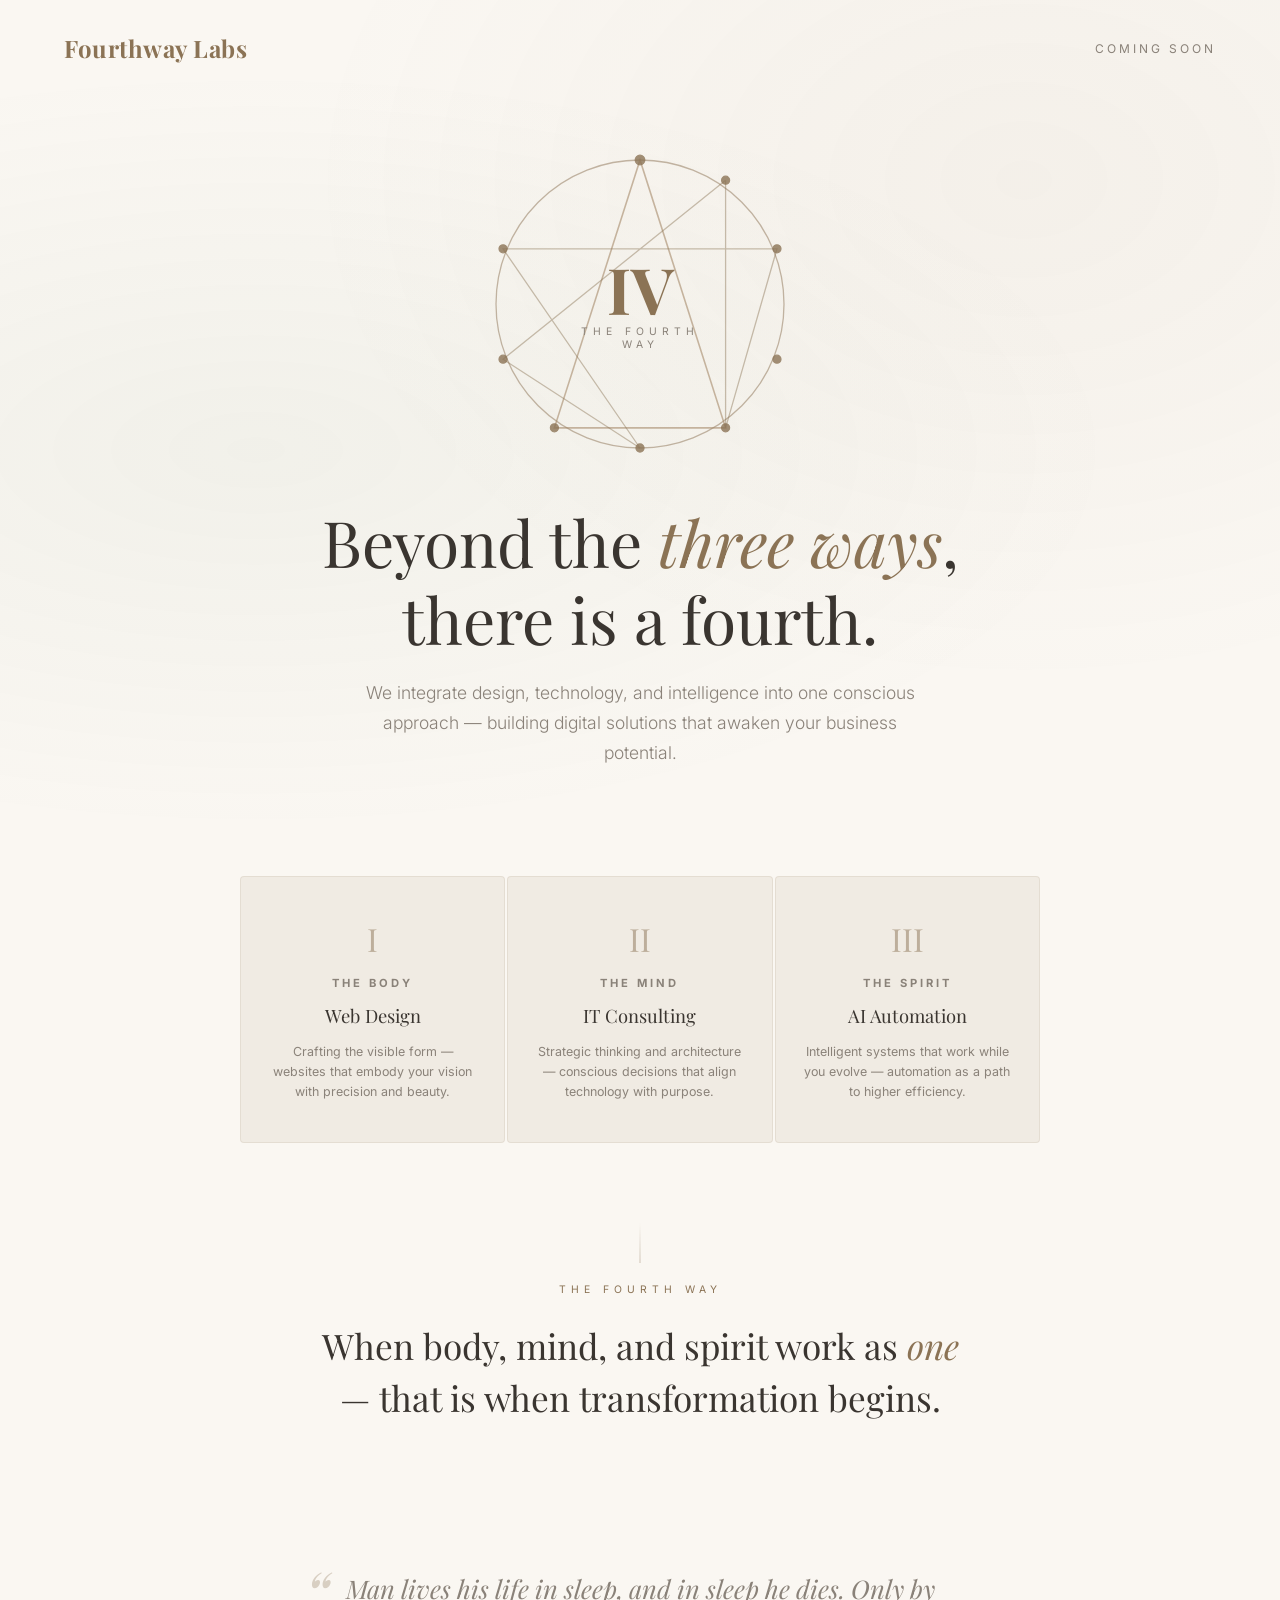
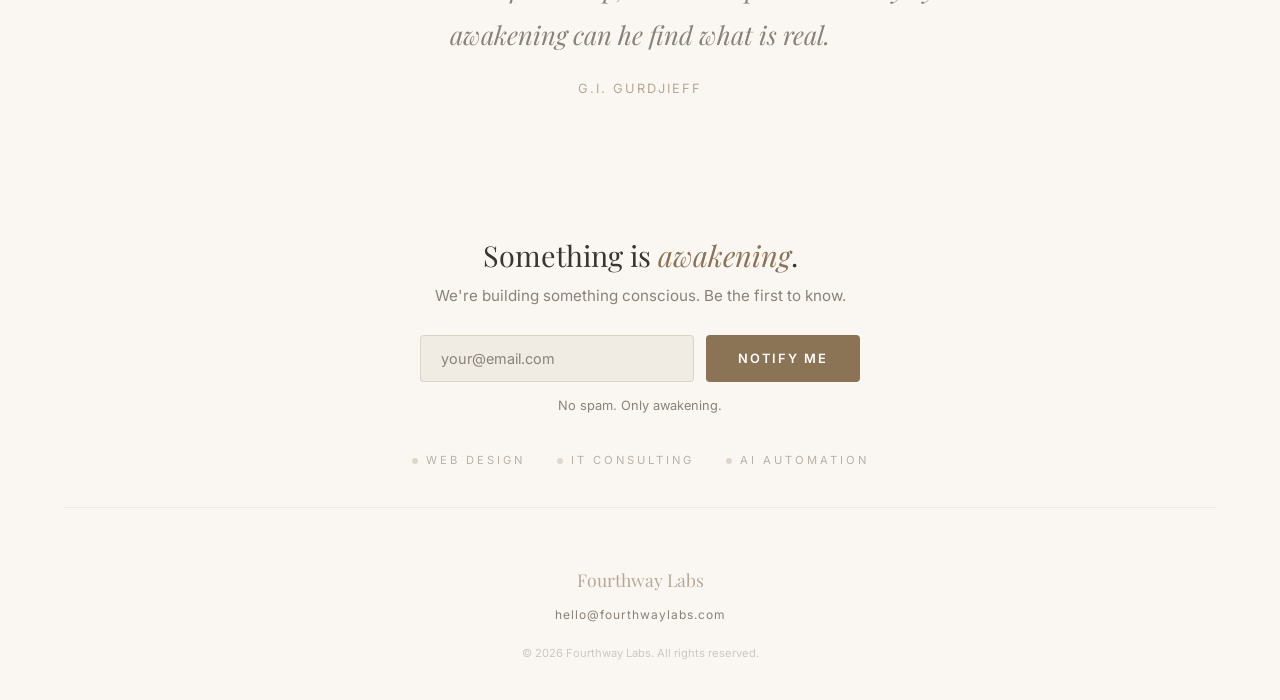
==== index.html @ 38612369 "first-draft-of-my-site" ====
<!DOCTYPE html>
<html lang="en">
<head>
    <meta charset="UTF-8">
    <meta name="viewport" content="width=device-width, initial-scale=1.0">
    <title>Fourthway Labs — Coming Soon</title>
    <meta name="description" content="Fourthway Labs — Web Design, IT Consulting & AI Automation. Awakening digital potential through conscious technology.">
    <link rel="preconnect" href="https://fonts.googleapis.com">
    <link rel="preconnect" href="https://fonts.gstatic.com" crossorigin>
    <link href="https://fonts.googleapis.com/css2?family=Inter:wght@300;400;500;600;700&family=Playfair+Display:ital,wght@0,400;0,700;1,400&display=swap" rel="stylesheet">
    <style>
        *, *::before, *::after {
            margin: 0;
            padding: 0;
            box-sizing: border-box;
        }

        :root {
            --gold: #8b7355;
            --gold-light: #a6896a;
            --dark: #faf7f2;
            --dark-surface: #f0ebe3;
            --text: #3a3530;
            --text-muted: #8a8279;
            --accent: #6b8f71;
        }

        body {
            font-family: 'Inter', sans-serif;
            background: var(--dark);
            color: var(--text);
            min-height: 100vh;
            overflow-x: hidden;
        }

        /* Subtle warm background */
        body::before {
            content: '';
            position: fixed;
            top: 0; left: 0;
            width: 100%; height: 100%;
            background:
                radial-gradient(ellipse at 20% 50%, rgba(107, 143, 113, 0.06) 0%, transparent 60%),
                radial-gradient(ellipse at 80% 20%, rgba(139, 115, 85, 0.05) 0%, transparent 50%);
            pointer-events: none;
            z-index: 0;
        }

        .container {
            position: relative;
            z-index: 1;
            max-width: 1200px;
            margin: 0 auto;
            padding: 0 24px;
        }

        /* Navigation */
        nav {
            padding: 32px 0;
            display: flex;
            justify-content: space-between;
            align-items: center;
        }

        .logo {
            font-family: 'Playfair Display', serif;
            font-size: 1.5rem;
            font-weight: 700;
            color: var(--gold);
            letter-spacing: 0.5px;
        }

        .logo span {
            font-weight: 400;
            color: var(--text-muted);
            font-size: 0.9rem;
            margin-left: 8px;
            font-family: 'Inter', sans-serif;
        }

        .nav-status {
            font-size: 0.75rem;
            text-transform: uppercase;
            letter-spacing: 3px;
            color: var(--text-muted);
        }

        /* Hero Section */
        .hero {
            display: flex;
            align-items: center;
            justify-content: center;
            min-height: 80vh;
            text-align: center;
            flex-direction: column;
            gap: 40px;
        }

        /* Enneagram SVG */
        .enneagram-container {
            position: relative;
            width: 320px;
            height: 320px;
            margin: 0 auto;
        }

        .enneagram-svg {
            width: 100%;
            height: 100%;
            animation: slowRotate 120s linear infinite;
        }

        @keyframes slowRotate {
            from { transform: rotate(0deg); }
            to { transform: rotate(360deg); }
        }

        .enneagram-svg circle {
            fill: none;
            stroke: var(--gold);
            stroke-width: 0.8;
            opacity: 0.5;
        }

        .enneagram-svg .inner-lines {
            fill: none;
            stroke: var(--gold);
            stroke-width: 0.6;
            opacity: 0.4;
        }

        .enneagram-svg .triangle {
            fill: none;
            stroke: var(--gold-light);
            stroke-width: 1;
            opacity: 0.6;
        }

        .enneagram-svg .hexad {
            fill: none;
            stroke: var(--gold);
            stroke-width: 0.8;
            opacity: 0.45;
        }

        .enneagram-svg .point {
            fill: var(--gold);
            opacity: 0.8;
        }

        .center-text {
            position: absolute;
            top: 50%;
            left: 50%;
            transform: translate(-50%, -50%);
            text-align: center;
        }

        .center-text .number {
            font-family: 'Playfair Display', serif;
            font-size: 4rem;
            font-weight: 700;
            color: var(--gold);
            line-height: 1;
        }

        .center-text .word {
            font-size: 0.65rem;
            text-transform: uppercase;
            letter-spacing: 5px;
            color: var(--text-muted);
            margin-top: 4px;
        }

        .hero-content h1 {
            font-family: 'Playfair Display', serif;
            font-size: clamp(2.5rem, 5vw, 4rem);
            font-weight: 400;
            line-height: 1.2;
            color: var(--text);
        }

        .hero-content h1 em {
            font-style: italic;
            color: var(--gold);
        }

        .hero-content .tagline {
            font-size: 1.1rem;
            color: var(--text-muted);
            margin-top: 20px;
            font-weight: 300;
            line-height: 1.7;
            max-width: 550px;
            margin-left: auto;
            margin-right: auto;
        }

        /* Three Ways / Three Services */
        .three-ways {
            display: grid;
            grid-template-columns: repeat(3, 1fr);
            gap: 2px;
            margin-top: 60px;
            max-width: 800px;
            margin-left: auto;
            margin-right: auto;
        }

        .way {
            padding: 40px 28px;
            text-align: center;
            background: var(--dark-surface);
            border: 1px solid rgba(139, 115, 85, 0.12);
            transition: all 0.4s ease;
            border-radius: 4px;
        }

        .way:hover {
            background: rgba(139, 115, 85, 0.06);
            border-color: rgba(139, 115, 85, 0.25);
        }

        .way-number {
            font-family: 'Playfair Display', serif;
            font-size: 2rem;
            color: var(--gold);
            opacity: 0.5;
            margin-bottom: 16px;
        }

        .way h3 {
            font-size: 0.7rem;
            text-transform: uppercase;
            letter-spacing: 3px;
            color: var(--text-muted);
            margin-bottom: 12px;
        }

        .way p {
            font-family: 'Playfair Display', serif;
            font-size: 1.15rem;
            color: var(--text);
            line-height: 1.5;
        }

        .way .icon {
            font-size: 1.5rem;
            margin-bottom: 12px;
            opacity: 0.8;
        }

        /* Fourth Way highlight */
        .fourth-section {
            text-align: center;
            margin-top: 80px;
            padding: 60px 24px;
            position: relative;
        }

        .fourth-section::before {
            content: '';
            position: absolute;
            top: 0;
            left: 50%;
            transform: translateX(-50%);
            width: 1px;
            height: 40px;
            background: linear-gradient(to bottom, transparent, var(--gold));
            opacity: 0.4;
        }

        .fourth-section .label {
            font-size: 0.65rem;
            text-transform: uppercase;
            letter-spacing: 5px;
            color: var(--gold);
            margin-bottom: 24px;
        }

        .fourth-section h2 {
            font-family: 'Playfair Display', serif;
            font-size: clamp(1.5rem, 3vw, 2.2rem);
            font-weight: 400;
            color: var(--text);
            max-width: 650px;
            margin: 0 auto;
            line-height: 1.5;
        }

        .fourth-section h2 em {
            color: var(--gold);
            font-style: italic;
        }

        /* Quote */
        .quote-section {
            text-align: center;
            padding: 80px 24px;
            max-width: 700px;
            margin: 0 auto;
        }

        .quote-section blockquote {
            font-family: 'Playfair Display', serif;
            font-size: clamp(1.2rem, 2.5vw, 1.6rem);
            font-style: italic;
            color: var(--text-muted);
            line-height: 1.8;
            position: relative;
        }

        .quote-section blockquote::before {
            content: '\201C';
            font-size: 4rem;
            color: var(--gold);
            opacity: 0.3;
            position: absolute;
            top: -30px;
            left: -10px;
            font-family: 'Playfair Display', serif;
        }

        .quote-section .attribution {
            margin-top: 24px;
            font-size: 0.8rem;
            letter-spacing: 2px;
            text-transform: uppercase;
            color: var(--gold);
            opacity: 0.6;
        }

        /* Contact / Coming Soon */
        .coming-soon {
            text-align: center;
            padding: 60px 24px 40px;
        }

        .coming-soon .notify-form {
            display: flex;
            gap: 12px;
            max-width: 440px;
            margin: 30px auto 0;
            flex-wrap: wrap;
            justify-content: center;
        }

        .notify-form input {
            flex: 1;
            min-width: 240px;
            padding: 14px 20px;
            background: var(--dark-surface);
            border: 1px solid rgba(139, 115, 85, 0.2);
            color: var(--text);
            border-radius: 4px;
            font-family: 'Inter', sans-serif;
            font-size: 0.9rem;
            outline: none;
            transition: border-color 0.3s;
        }

        .notify-form input::placeholder {
            color: var(--text-muted);
        }

        .notify-form input:focus {
            border-color: var(--gold);
        }

        .notify-form button {
            padding: 14px 32px;
            background: var(--gold);
            color: #fff;
            font-family: 'Inter', sans-serif;
            font-weight: 600;
            font-size: 0.8rem;
            text-transform: uppercase;
            letter-spacing: 2px;
            border: none;
            cursor: pointer;
            transition: all 0.3s;
            border-radius: 4px;
        }

        .notify-form button:hover {
            background: var(--gold-light);
        }

        .coming-soon .subtext {
            font-size: 0.8rem;
            color: var(--text-muted);
            margin-top: 16px;
        }

        /* Services preview */
        .services-hint {
            display: flex;
            justify-content: center;
            gap: 32px;
            margin-top: 40px;
            flex-wrap: wrap;
        }

        .services-hint span {
            font-size: 0.7rem;
            text-transform: uppercase;
            letter-spacing: 3px;
            color: var(--text-muted);
            opacity: 0.6;
        }

        .services-hint span::before {
            content: '';
            display: inline-block;
            width: 6px;
            height: 6px;
            border-radius: 50%;
            background: var(--gold);
            opacity: 0.4;
            margin-right: 8px;
            vertical-align: middle;
        }

        /* Footer */
        footer {
            text-align: center;
            padding: 60px 24px 40px;
            border-top: 1px solid rgba(139, 115, 85, 0.1);
        }

        footer .footer-logo {
            font-family: 'Playfair Display', serif;
            font-size: 1.1rem;
            color: var(--gold);
            opacity: 0.6;
        }

        footer .footer-links {
            margin-top: 16px;
            display: flex;
            justify-content: center;
            gap: 24px;
        }

        footer .footer-links a {
            font-size: 0.75rem;
            color: var(--text-muted);
            text-decoration: none;
            letter-spacing: 1px;
            transition: color 0.3s;
        }

        footer .footer-links a:hover {
            color: var(--gold);
        }

        footer .copyright {
            margin-top: 24px;
            font-size: 0.7rem;
            color: var(--text-muted);
            opacity: 0.4;
        }

        /* Animations */
        .fade-in {
            opacity: 0;
            transform: translateY(20px);
            animation: fadeIn 0.8s ease forwards;
        }

        .fade-in-delay-1 { animation-delay: 0.2s; }
        .fade-in-delay-2 { animation-delay: 0.4s; }
        .fade-in-delay-3 { animation-delay: 0.6s; }
        .fade-in-delay-4 { animation-delay: 0.8s; }

        @keyframes fadeIn {
            to {
                opacity: 1;
                transform: translateY(0);
            }
        }

        /* Responsive — Tablet */
        @media (max-width: 768px) {
            .three-ways {
                grid-template-columns: 1fr;
                max-width: 400px;
                gap: 12px;
            }

            .hero {
                min-height: 70vh;
                gap: 30px;
            }

            .enneagram-container {
                width: 260px;
                height: 260px;
            }

            .center-text .number {
                font-size: 3.2rem;
            }

            .fourth-section {
                margin-top: 50px;
                padding: 40px 16px;
            }

            .quote-section {
                padding: 50px 16px;
            }

            .services-hint {
                gap: 20px;
            }
        }

        /* Responsive — Mobile */
        @media (max-width: 480px) {
            .container {
                padding: 0 16px;
            }

            nav {
                flex-direction: column;
                gap: 8px;
                padding: 24px 0;
            }

            .hero {
                min-height: 60vh;
                gap: 24px;
            }

            .enneagram-container {
                width: 200px;
                height: 200px;
            }

            .center-text .number {
                font-size: 2.5rem;
            }

            .center-text .word {
                font-size: 0.55rem;
                letter-spacing: 3px;
            }

            .hero-content h1 {
                font-size: 1.8rem;
            }

            .hero-content .tagline {
                font-size: 0.95rem;
                margin-top: 14px;
            }

            .three-ways {
                grid-template-columns: 1fr;
                max-width: 100%;
                gap: 10px;
                margin-top: 40px;
            }

            .way {
                padding: 28px 20px;
            }

            .way-number {
                font-size: 1.6rem;
                margin-bottom: 10px;
            }

            .fourth-section h2 {
                font-size: 1.3rem;
            }

            .quote-section blockquote {
                font-size: 1.1rem;
            }

            .notify-form {
                flex-direction: column;
                align-items: stretch;
            }

            .notify-form input {
                min-width: unset;
                width: 100%;
            }

            .notify-form button {
                width: 100%;
            }

            .services-hint {
                flex-direction: column;
                gap: 12px;
                align-items: center;
            }

            footer .footer-links {
                flex-direction: column;
                gap: 8px;
            }
        }
    </style>
</head>
<body>

    <div class="container">
        <nav class="fade-in">
            <div class="logo">Fourthway Labs</div>
            <div class="nav-status">Coming Soon</div>
        </nav>

        <!-- Hero -->
        <section class="hero">
            <div class="enneagram-container fade-in fade-in-delay-1">
                <svg class="enneagram-svg" viewBox="0 0 200 200" xmlns="http://www.w3.org/2000/svg">
                    <!-- Outer circle -->
                    <circle cx="100" cy="100" r="90" />

                    <!-- 9 points of the enneagram (starting from top, going clockwise) -->
                    <!-- Point 9 (top): 100, 10 -->
                    <!-- Point 1: 153.5, 22.6 -->
                    <!-- Point 2: 185.6, 65.5 -->
                    <!-- Point 3: 185.6, 134.5 -->
                    <!-- Point 4: 153.5, 177.4 -->
                    <!-- Point 5: 100, 190 -->
                    <!-- Point 6: 46.5, 177.4 -->
                    <!-- Point 7: 14.4, 134.5 -->
                    <!-- Point 8: 14.4, 65.5 -->

                    <!-- Triangle (3-6-9) -->
                    <polygon class="triangle" points="100,10 46.5,177.4 153.5,177.4" />

                    <!-- Hexad (1-4-2-8-5-7) -->
                    <polyline class="hexad" points="153.5,22.6 153.5,177.4 185.6,65.5 14.4,65.5 100,190 14.4,134.5 153.5,22.6" />

                    <!-- Points -->
                    <circle class="point" cx="100" cy="10" r="3" />
                    <circle class="point" cx="153.5" cy="22.6" r="2.5" />
                    <circle class="point" cx="185.6" cy="65.5" r="2.5" />
                    <circle class="point" cx="185.6" cy="134.5" r="2.5" />
                    <circle class="point" cx="153.5" cy="177.4" r="2.5" />
                    <circle class="point" cx="100" cy="190" r="2.5" />
                    <circle class="point" cx="46.5" cy="177.4" r="2.5" />
                    <circle class="point" cx="14.4" cy="134.5" r="2.5" />
                    <circle class="point" cx="14.4" cy="65.5" r="2.5" />
                </svg>
                <div class="center-text">
                    <div class="number">IV</div>
                    <div class="word">The Fourth Way</div>
                </div>
            </div>

            <div class="hero-content fade-in fade-in-delay-2">
                <h1>Beyond the <em>three ways</em>,<br>there is a fourth.</h1>
                <p class="tagline">
                    We integrate design, technology, and intelligence into
                    one conscious approach — building digital solutions that
                    awaken your business potential.
                </p>
            </div>
        </section>

        <!-- Three Ways → Three Services -->
        <section class="three-ways fade-in fade-in-delay-3">
            <div class="way">
                <div class="way-number">I</div>
                <h3>The Body</h3>
                <p>Web Design</p>
                <div style="margin-top: 12px; font-size: 0.78rem; color: var(--text-muted); line-height: 1.6;">
                    Crafting the visible form — websites that embody your vision with precision and beauty.
                </div>
            </div>
            <div class="way">
                <div class="way-number">II</div>
                <h3>The Mind</h3>
                <p>IT Consulting</p>
                <div style="margin-top: 12px; font-size: 0.78rem; color: var(--text-muted); line-height: 1.6;">
                    Strategic thinking and architecture — conscious decisions that align technology with purpose.
                </div>
            </div>
            <div class="way">
                <div class="way-number">III</div>
                <h3>The Spirit</h3>
                <p>AI Automation</p>
                <div style="margin-top: 12px; font-size: 0.78rem; color: var(--text-muted); line-height: 1.6;">
                    Intelligent systems that work while you evolve — automation as a path to higher efficiency.
                </div>
            </div>
        </section>

        <!-- The Fourth Way -->
        <section class="fourth-section fade-in fade-in-delay-4">
            <div class="label">The Fourth Way</div>
            <h2>
                When body, mind, and spirit work as <em>one</em> —
                that is when transformation begins.
            </h2>
        </section>

        <!-- Gurdjieff Quote -->
        <section class="quote-section">
            <blockquote>
                Man lives his life in sleep, and in sleep he dies.
                Only by awakening can he find what is real.
            </blockquote>
            <div class="attribution">G.I. Gurdjieff</div>
        </section>

        <!-- Coming Soon / Notify -->
        <section class="coming-soon">
            <h2 style="font-family: 'Playfair Display', serif; font-size: 1.8rem; font-weight: 400; color: var(--text);">
                Something is <em style="color: var(--gold); font-style: italic;">awakening</em>.
            </h2>
            <p style="color: var(--text-muted); margin-top: 12px; font-size: 0.95rem;">
                We're building something conscious. Be the first to know.
            </p>

            <form class="notify-form" id="notifyForm" action="https://formspree.io/f/YOUR_FORM_ID" method="POST" onsubmit="handleSubmit(event)">
                <input type="email" id="emailInput" name="email" placeholder="your@email.com" required>
                <input type="hidden" name="_subject" value="New Fourthway Labs subscriber!">
                <button type="submit">Notify Me</button>
            </form>
            <p class="subtext">No spam. Only awakening.</p>

            <div class="services-hint">
                <span>Web Design</span>
                <span>IT Consulting</span>
                <span>AI Automation</span>
            </div>
        </section>

        <!-- Footer -->
        <footer>
            <div class="footer-logo">Fourthway Labs</div>
            <div class="footer-links">
                <a href="mailto:hello@fourthwaylabs.com">hello@fourthwaylabs.com</a>
            </div>
            <div class="copyright">&copy; 2026 Fourthway Labs. All rights reserved.</div>
        </footer>
    </div>

    <script>
        function handleSubmit(e) {
            e.preventDefault();
            const email = document.getElementById('emailInput').value;
            const btn = e.target.querySelector('button');
            btn.textContent = 'Thank You';
            btn.style.background = '#6b8f71';
            btn.style.color = '#fff';
            document.getElementById('emailInput').value = '';
            setTimeout(() => {
                btn.textContent = 'Notify Me';
                btn.style.background = '';
                btn.style.color = '';
            }, 3000);
        }

        // Intersection Observer for scroll animations
        const observer = new IntersectionObserver((entries) => {
            entries.forEach(entry => {
                if (entry.isIntersecting) {
                    entry.target.style.opacity = '1';
                    entry.target.style.transform = 'translateY(0)';
                }
            });
        }, { threshold: 0.1 });

        document.querySelectorAll('.way, .fourth-section, .quote-section, .coming-soon').forEach(el => {
            el.style.opacity = '0';
            el.style.transform = 'translateY(20px)';
            el.style.transition = 'opacity 0.6s ease, transform 0.6s ease';
            observer.observe(el);
        });
    </script>

</body>
</html>
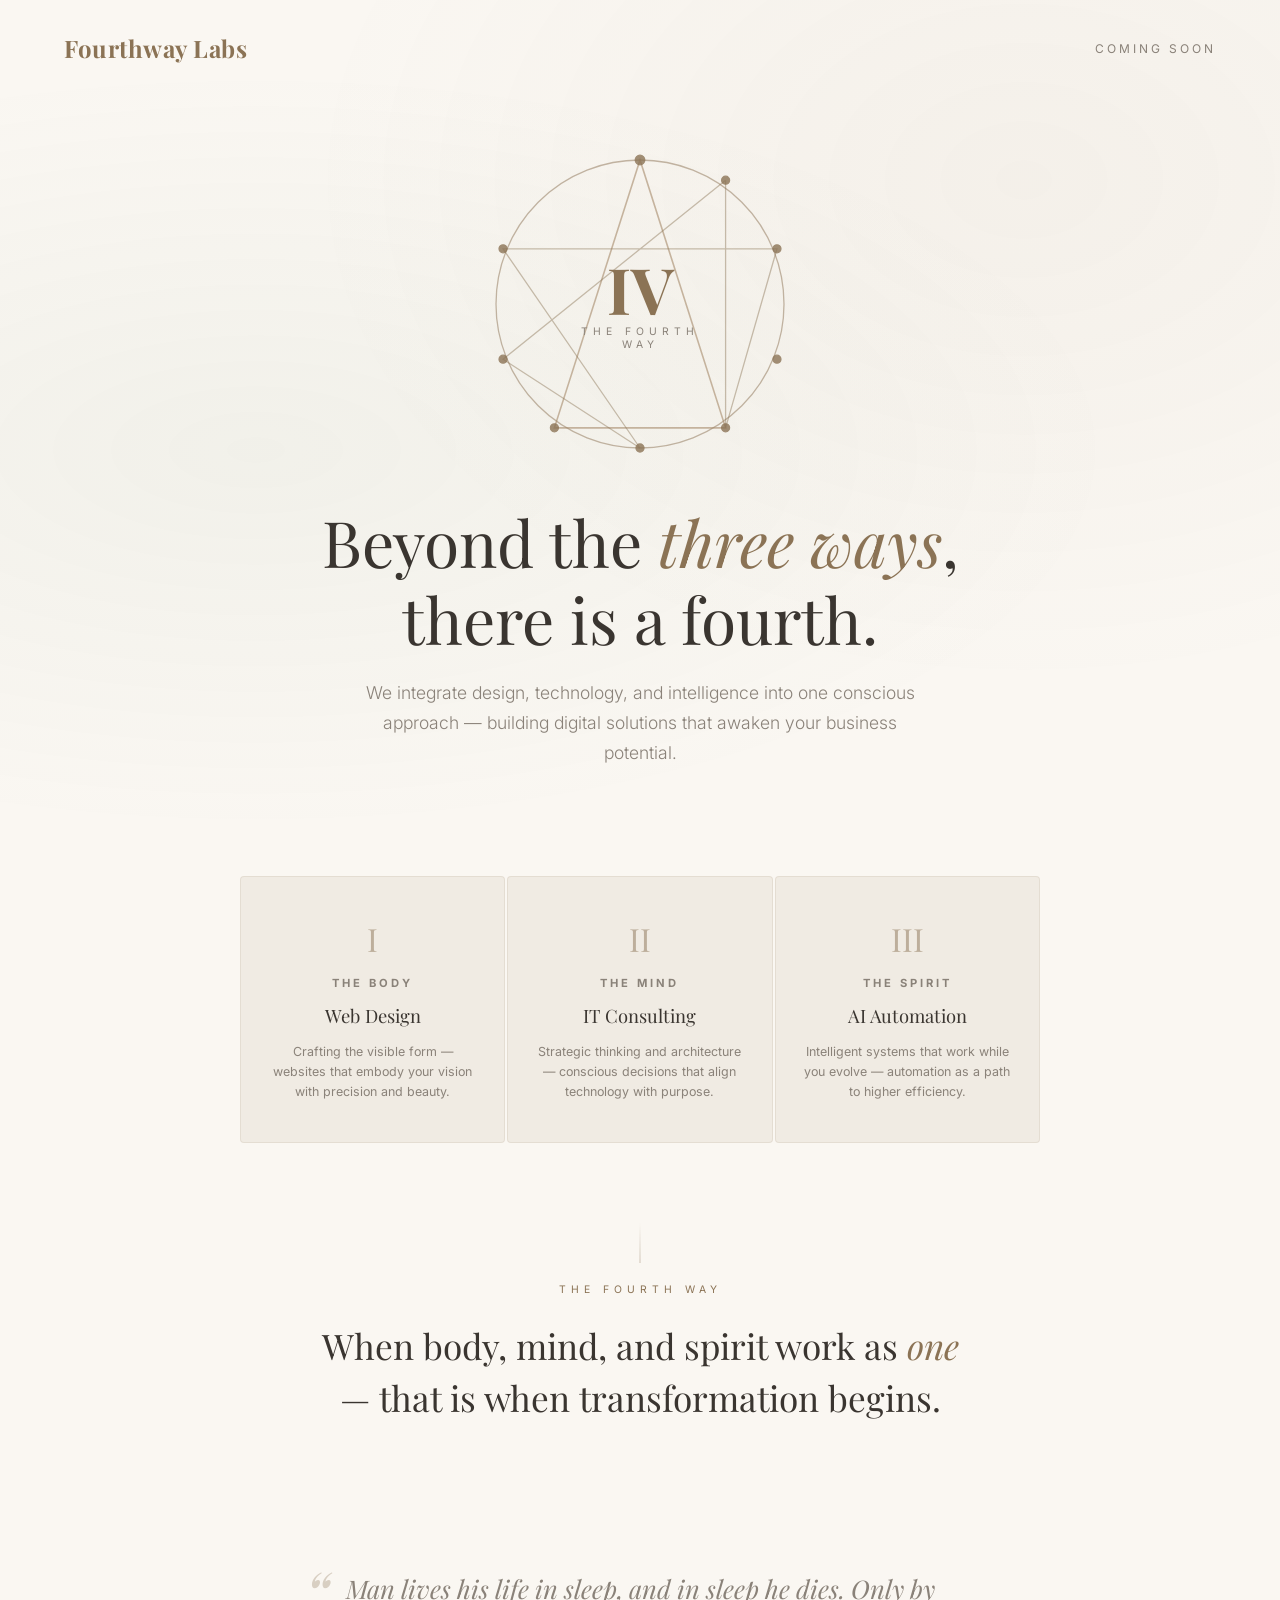
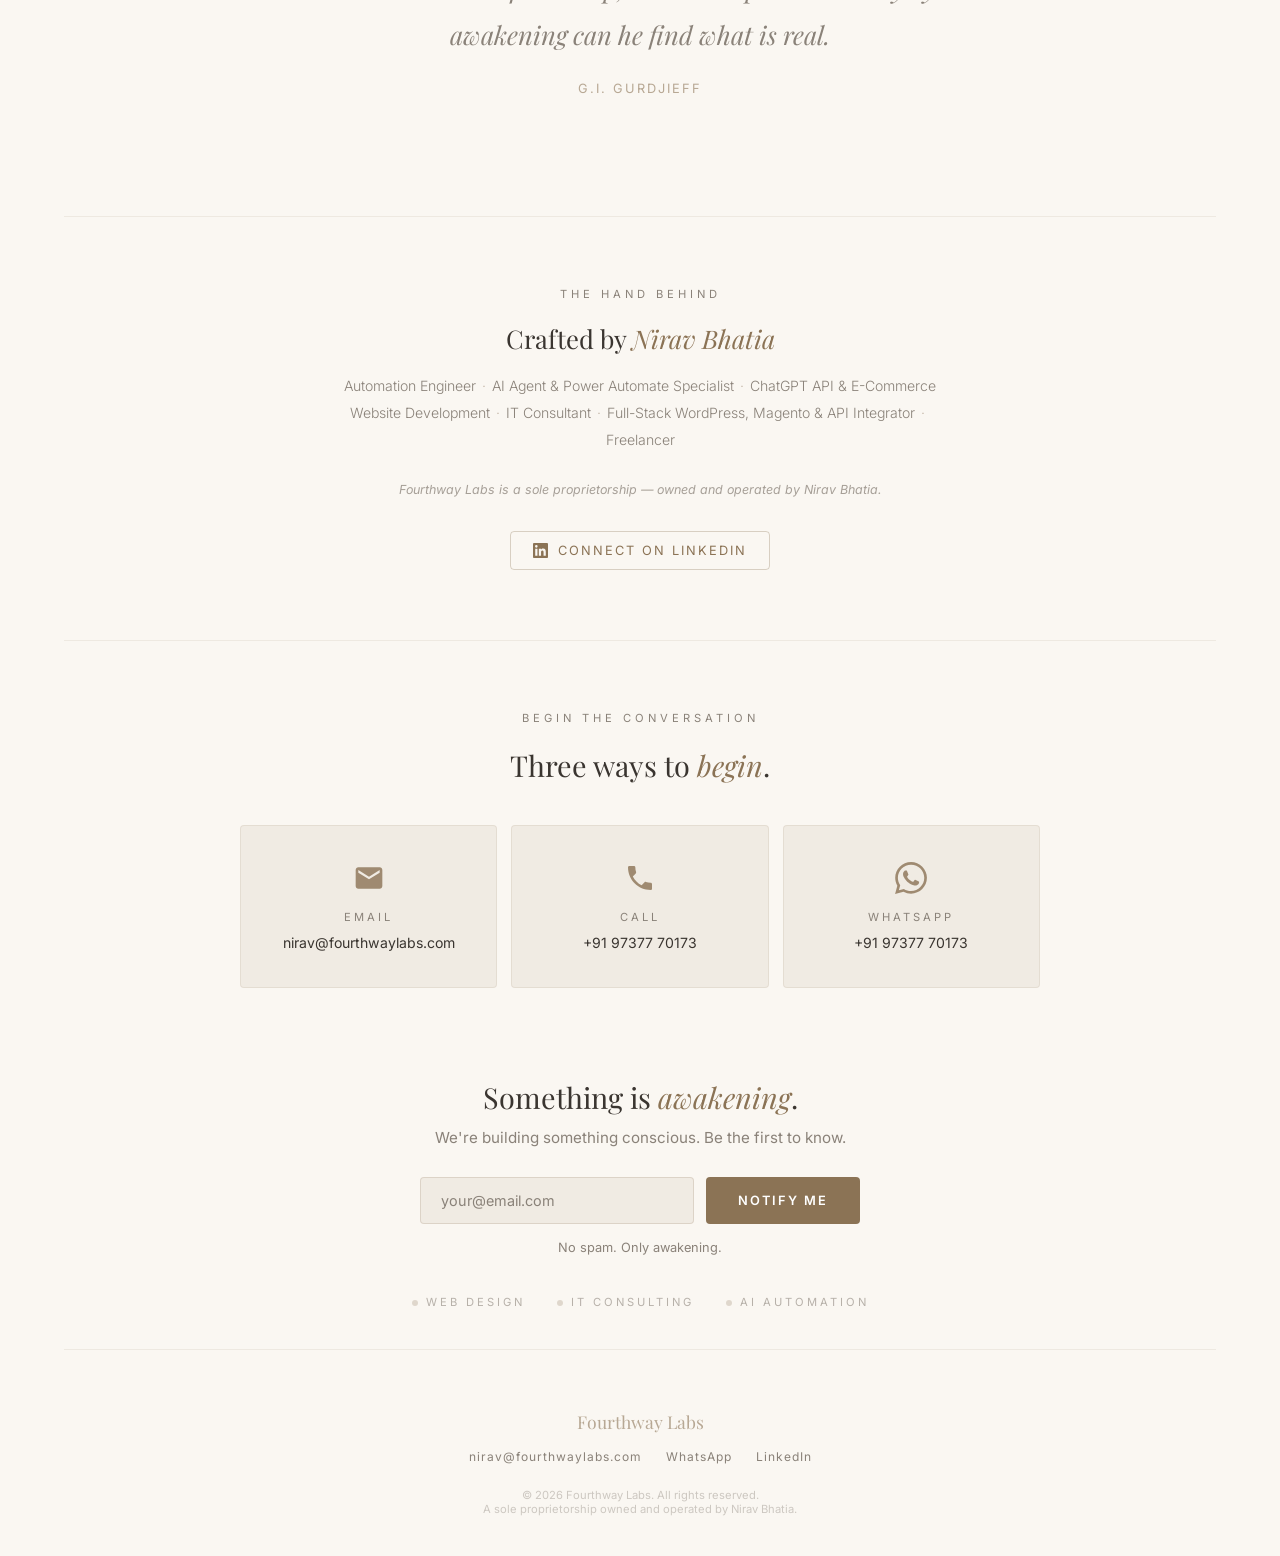
==== commit c28b8637: "Update index.html" ====
--- a/index.html
+++ b/index.html
@@ -4,8 +4,8 @@
     <meta charset="UTF-8">
     <meta name="viewport" content="width=device-width, initial-scale=1.0">
     <title>Fourthway Labs — Coming Soon</title>
-    <meta name="description" content="Fourthway Labs — Web Design, IT Consulting & AI Automation. Awakening digital potential through conscious technology.">
-    <link rel="preconnect" href="https://fonts.googleapis.com">
+    <meta name="description" content="Fourthway Labs — Web Design, IT Consulting & AI Automation. A sole proprietorship by Nirav Bhatia: Automation Engineer, AI Agent & Power Automate Specialist, IT Consultant.">
+    <meta name="author" content="Nirav Bhatia">    <link rel="preconnect" href="https://fonts.googleapis.com">
     <link rel="preconnect" href="https://fonts.gstatic.com" crossorigin>
     <link href="https://fonts.googleapis.com/css2?family=Inter:wght@300;400;500;600;700&family=Playfair+Display:ital,wght@0,400;0,700;1,400&display=swap" rel="stylesheet">
     <style>
@@ -421,6 +421,177 @@
             vertical-align: middle;
         }
 
+        /* Founder Section */
+        .founder-section {
+            text-align: center;
+            padding: 70px 24px;
+            margin-top: 40px;
+            border-top: 1px solid rgba(139, 115, 85, 0.1);
+            border-bottom: 1px solid rgba(139, 115, 85, 0.1);
+        }
+
+        .founder-section .label {
+            font-size: 0.7rem;
+            text-transform: uppercase;
+            letter-spacing: 4px;
+            color: var(--text-muted);
+            margin-bottom: 20px;
+        }
+
+        .founder-section h2 {
+            font-family: 'Playfair Display', serif;
+            font-size: 1.6rem;
+            font-weight: 400;
+            color: var(--text);
+            margin-bottom: 18px;
+        }
+
+        .founder-section h2 em {
+            font-style: italic;
+            color: var(--gold);
+        }
+
+        .founder-section .roles {
+            color: var(--text-muted);
+            font-size: 0.88rem;
+            line-height: 1.9;
+            max-width: 640px;
+            margin: 0 auto;
+            font-weight: 300;
+        }
+
+        .founder-section .roles span {
+            display: inline-block;
+            margin: 0 6px;
+            color: var(--gold);
+            opacity: 0.5;
+        }
+
+        .founder-section .ownership {
+            color: var(--text-muted);
+            font-size: 0.78rem;
+            line-height: 1.7;
+            max-width: 600px;
+            margin: 26px auto 0;
+            opacity: 0.75;
+            font-style: italic;
+        }
+
+        .linkedin-link {
+            display: inline-flex;
+            align-items: center;
+            gap: 10px;
+            margin-top: 30px;
+            padding: 11px 22px;
+            border: 1px solid rgba(139, 115, 85, 0.3);
+            border-radius: 4px;
+            color: var(--gold);
+            text-decoration: none;
+            font-size: 0.8rem;
+            letter-spacing: 2px;
+            text-transform: uppercase;
+            transition: all 0.3s ease;
+            background: transparent;
+        }
+
+        .linkedin-link:hover {
+            background: rgba(139, 115, 85, 0.08);
+            border-color: var(--gold);
+            transform: translateY(-1px);
+        }
+
+        .linkedin-link svg {
+            width: 15px;
+            height: 15px;
+            fill: currentColor;
+        }
+
+        /* Contact Section */
+        .contact-section {
+            text-align: center;
+            padding: 70px 0 30px;
+        }
+
+        .contact-section .label {
+            font-size: 0.7rem;
+            text-transform: uppercase;
+            letter-spacing: 4px;
+            color: var(--text-muted);
+            margin-bottom: 20px;
+        }
+
+        .contact-section h2 {
+            font-family: 'Playfair Display', serif;
+            font-size: 1.8rem;
+            font-weight: 400;
+            color: var(--text);
+            margin-bottom: 40px;
+            line-height: 1.4;
+        }
+
+        .contact-section h2 em {
+            font-style: italic;
+            color: var(--gold);
+        }
+
+        .contact-grid {
+            display: grid;
+            grid-template-columns: repeat(3, 1fr);
+            gap: 14px;
+            max-width: 800px;
+            margin: 0 auto;
+        }
+
+        .contact-card {
+            display: flex;
+            flex-direction: column;
+            align-items: center;
+            justify-content: center;
+            padding: 36px 20px;
+            background: var(--dark-surface);
+            border: 1px solid rgba(139, 115, 85, 0.12);
+            border-radius: 4px;
+            text-decoration: none;
+            color: var(--text);
+            transition: all 0.3s ease;
+        }
+
+        .contact-card:hover {
+            background: rgba(139, 115, 85, 0.06);
+            border-color: rgba(139, 115, 85, 0.4);
+            transform: translateY(-2px);
+        }
+
+        .contact-icon {
+            width: 32px;
+            height: 32px;
+            color: var(--gold);
+            margin-bottom: 16px;
+            opacity: 0.8;
+        }
+
+        .contact-icon svg {
+            width: 100%;
+            height: 100%;
+            fill: currentColor;
+        }
+
+        .contact-label {
+            font-size: 0.7rem;
+            text-transform: uppercase;
+            letter-spacing: 3px;
+            color: var(--text-muted);
+            margin-bottom: 10px;
+        }
+
+        .contact-value {
+            font-family: 'Inter', sans-serif;
+            font-size: 0.88rem;
+            color: var(--text);
+            font-weight: 400;
+            word-break: break-word;
+        }
+
         /* Footer */
         footer {
             text-align: center;
@@ -603,6 +774,44 @@
             footer .footer-links {
                 flex-direction: column;
                 gap: 8px;
+            }
+
+            .founder-section {
+                padding: 50px 16px;
+                margin-top: 20px;
+            }
+
+            .founder-section h2 {
+                font-size: 1.3rem;
+            }
+
+            .founder-section .roles {
+                font-size: 0.82rem;
+                line-height: 1.8;
+            }
+
+            .linkedin-link {
+                font-size: 0.72rem;
+                padding: 10px 18px;
+            }
+
+            .contact-section {
+                padding: 50px 0 20px;
+            }
+
+            .contact-section h2 {
+                font-size: 1.4rem;
+                margin-bottom: 28px;
+            }
+
+            .contact-grid {
+                grid-template-columns: 1fr;
+                gap: 10px;
+                max-width: 100%;
+            }
+
+            .contact-card {
+                padding: 28px 20px;
             }
         }
     </style>
@@ -712,6 +921,66 @@
             <div class="attribution">G.I. Gurdjieff</div>
         </section>
 
+        <!-- Founder -->
+        <section class="founder-section fade-in">
+            <div class="label">The Hand Behind</div>
+            <h2>
+                Crafted by <em>Nirav Bhatia</em>
+            </h2>
+            <p class="roles">
+                Automation Engineer<span>·</span>AI Agent &amp; Power Automate Specialist<span>·</span>ChatGPT API &amp; E-Commerce Website Development<span>·</span>IT Consultant<span>·</span>Full-Stack WordPress, Magento &amp; API Integrator<span>·</span>Freelancer
+            </p>
+            <p class="ownership">
+                Fourthway Labs is a sole proprietorship — owned and operated by Nirav Bhatia.
+            </p>
+            <a href="https://in.linkedin.com/in/niravbegins" target="_blank" rel="noopener noreferrer" class="linkedin-link" aria-label="Connect with Nirav Bhatia on LinkedIn">
+                <svg viewBox="0 0 24 24" xmlns="http://www.w3.org/2000/svg" aria-hidden="true">
+                    <path d="M20.447 20.452h-3.554v-5.569c0-1.328-.027-3.037-1.852-3.037-1.853 0-2.136 1.445-2.136 2.939v5.667H9.351V9h3.414v1.561h.046c.477-.9 1.637-1.85 3.37-1.85 3.601 0 4.267 2.37 4.267 5.455v6.286zM5.337 7.433a2.062 2.062 0 01-2.063-2.065 2.063 2.063 0 112.063 2.065zm1.782 13.019H3.555V9h3.564v11.452zM22.225 0H1.771C.792 0 0 .774 0 1.729v20.542C0 23.227.792 24 1.771 24h20.451C23.2 24 24 23.227 24 22.271V1.729C24 .774 23.2 0 22.222 0h.003z"/>
+                </svg>
+                Connect on LinkedIn
+            </a>
+        </section>
+
+        <!-- Contact -->
+        <section class="contact-section fade-in">
+            <div class="label">Begin the Conversation</div>
+            <h2>
+                Three ways to <em>begin</em>.
+            </h2>
+
+            <div class="contact-grid">
+                <a href="mailto:nirav@fourthwaylabs.com" class="contact-card" aria-label="Email Nirav at nirav@fourthwaylabs.com">
+                    <div class="contact-icon">
+                        <svg viewBox="0 0 24 24" xmlns="http://www.w3.org/2000/svg" aria-hidden="true">
+                            <path d="M20 4H4c-1.1 0-1.99.9-1.99 2L2 18c0 1.1.9 2 2 2h16c1.1 0 2-.9 2-2V6c0-1.1-.9-2-2-2zm0 4l-8 5-8-5V6l8 5 8-5v2z"/>
+                        </svg>
+                    </div>
+                    <div class="contact-label">Email</div>
+                    <div class="contact-value">nirav@fourthwaylabs.com</div>
+                </a>
+
+                <a href="tel:+919737770173" class="contact-card" aria-label="Call Nirav at +91 97377 70173">
+                    <div class="contact-icon">
+                        <svg viewBox="0 0 24 24" xmlns="http://www.w3.org/2000/svg" aria-hidden="true">
+                            <path d="M6.62 10.79c1.44 2.83 3.76 5.14 6.59 6.59l2.2-2.2c.27-.27.67-.36 1.02-.24 1.12.37 2.33.57 3.57.57.55 0 1 .45 1 1V20c0 .55-.45 1-1 1-9.39 0-17-7.61-17-17 0-.55.45-1 1-1h3.5c.55 0 1 .45 1 1 0 1.25.2 2.45.57 3.57.11.35.03.74-.25 1.02l-2.2 2.2z"/>
+                        </svg>
+                    </div>
+                    <div class="contact-label">Call</div>
+                    <div class="contact-value">+91 97377 70173</div>
+                </a>
+
+                <a href="https://wa.me/919737770173?text=Hi%20Nirav%2C%20I%20found%20Fourthway%20Labs%20online" target="_blank" rel="noopener noreferrer" class="contact-card" aria-label="WhatsApp Nirav at +91 97377 70173">
+                    <div class="contact-icon">
+                        <svg viewBox="0 0 24 24" xmlns="http://www.w3.org/2000/svg" aria-hidden="true">
+                            <path d="M.057 24l1.687-6.163c-1.041-1.804-1.588-3.849-1.587-5.946.003-6.556 5.338-11.891 11.893-11.891 3.181.001 6.167 1.24 8.413 3.488 2.245 2.248 3.481 5.236 3.48 8.414-.003 6.557-5.338 11.892-11.893 11.892-1.99-.001-3.951-.5-5.688-1.448l-6.305 1.654zm6.597-3.807c1.676.995 3.276 1.591 5.392 1.592 5.448 0 9.886-4.434 9.889-9.885.002-5.462-4.415-9.89-9.881-9.892-5.452 0-9.887 4.434-9.889 9.884-.001 2.225.651 3.891 1.746 5.634l-.999 3.648 3.742-.981zm11.387-5.464c-.074-.124-.272-.198-.57-.347-.297-.149-1.758-.868-2.031-.967-.272-.099-.47-.149-.669.149-.198.297-.768.967-.941 1.165-.173.198-.347.223-.644.074-.297-.149-1.255-.462-2.39-1.475-.883-.788-1.48-1.761-1.653-2.059-.173-.297-.018-.458.13-.606.134-.133.297-.347.446-.521.151-.172.2-.296.3-.495.099-.198.05-.372-.025-.521-.075-.148-.669-1.611-.916-2.206-.242-.579-.487-.501-.669-.51l-.57-.01c-.198 0-.52.074-.792.372s-1.04 1.016-1.04 2.479 1.065 2.876 1.213 3.074c.149.198 2.095 3.2 5.076 4.487.709.306 1.263.489 1.694.626.712.226 1.36.194 1.872.118.571-.085 1.758-.719 2.006-1.413.248-.694.248-1.289.173-1.413z"/>
+                        </svg>
+                    </div>
+                    <div class="contact-label">WhatsApp</div>
+                    <div class="contact-value">+91 97377 70173</div>
+                </a>
+            </div>
+        </section>
+
         <!-- Coming Soon / Notify -->
         <section class="coming-soon">
             <h2 style="font-family: 'Playfair Display', serif; font-size: 1.8rem; font-weight: 400; color: var(--text);">
@@ -739,9 +1008,14 @@
         <footer>
             <div class="footer-logo">Fourthway Labs</div>
             <div class="footer-links">
-                <a href="mailto:hello@fourthwaylabs.com">hello@fourthwaylabs.com</a>
+                <a href="mailto:nirav@fourthwaylabs.com">nirav@fourthwaylabs.com</a>
+                <a href="https://wa.me/919737770173" target="_blank" rel="noopener noreferrer">WhatsApp</a>
+                <a href="https://in.linkedin.com/in/niravbegins" target="_blank" rel="noopener noreferrer">LinkedIn</a>
             </div>
-            <div class="copyright">&copy; 2026 Fourthway Labs. All rights reserved.</div>
+            <div class="copyright">
+                &copy; 2026 Fourthway Labs. All rights reserved.<br>
+                A sole proprietorship owned and operated by Nirav Bhatia.
+            </div>
         </footer>
     </div>
 
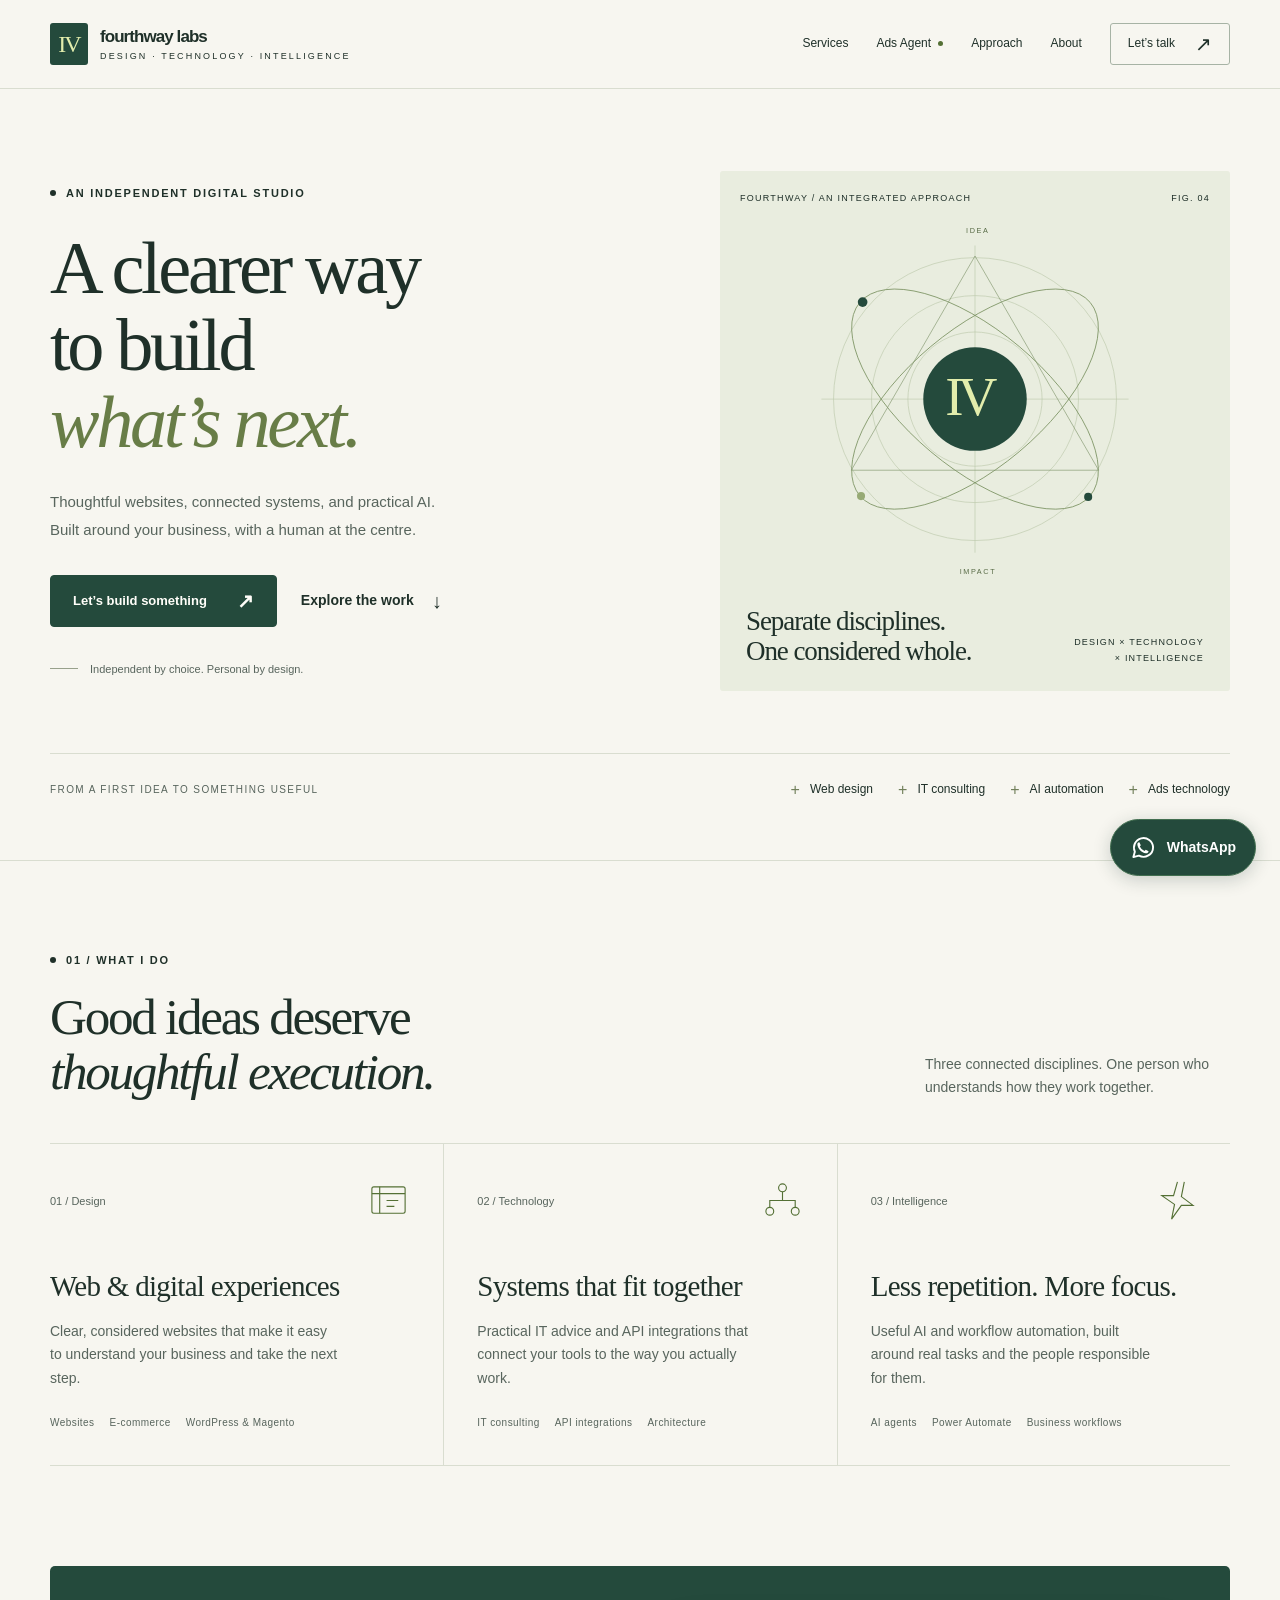
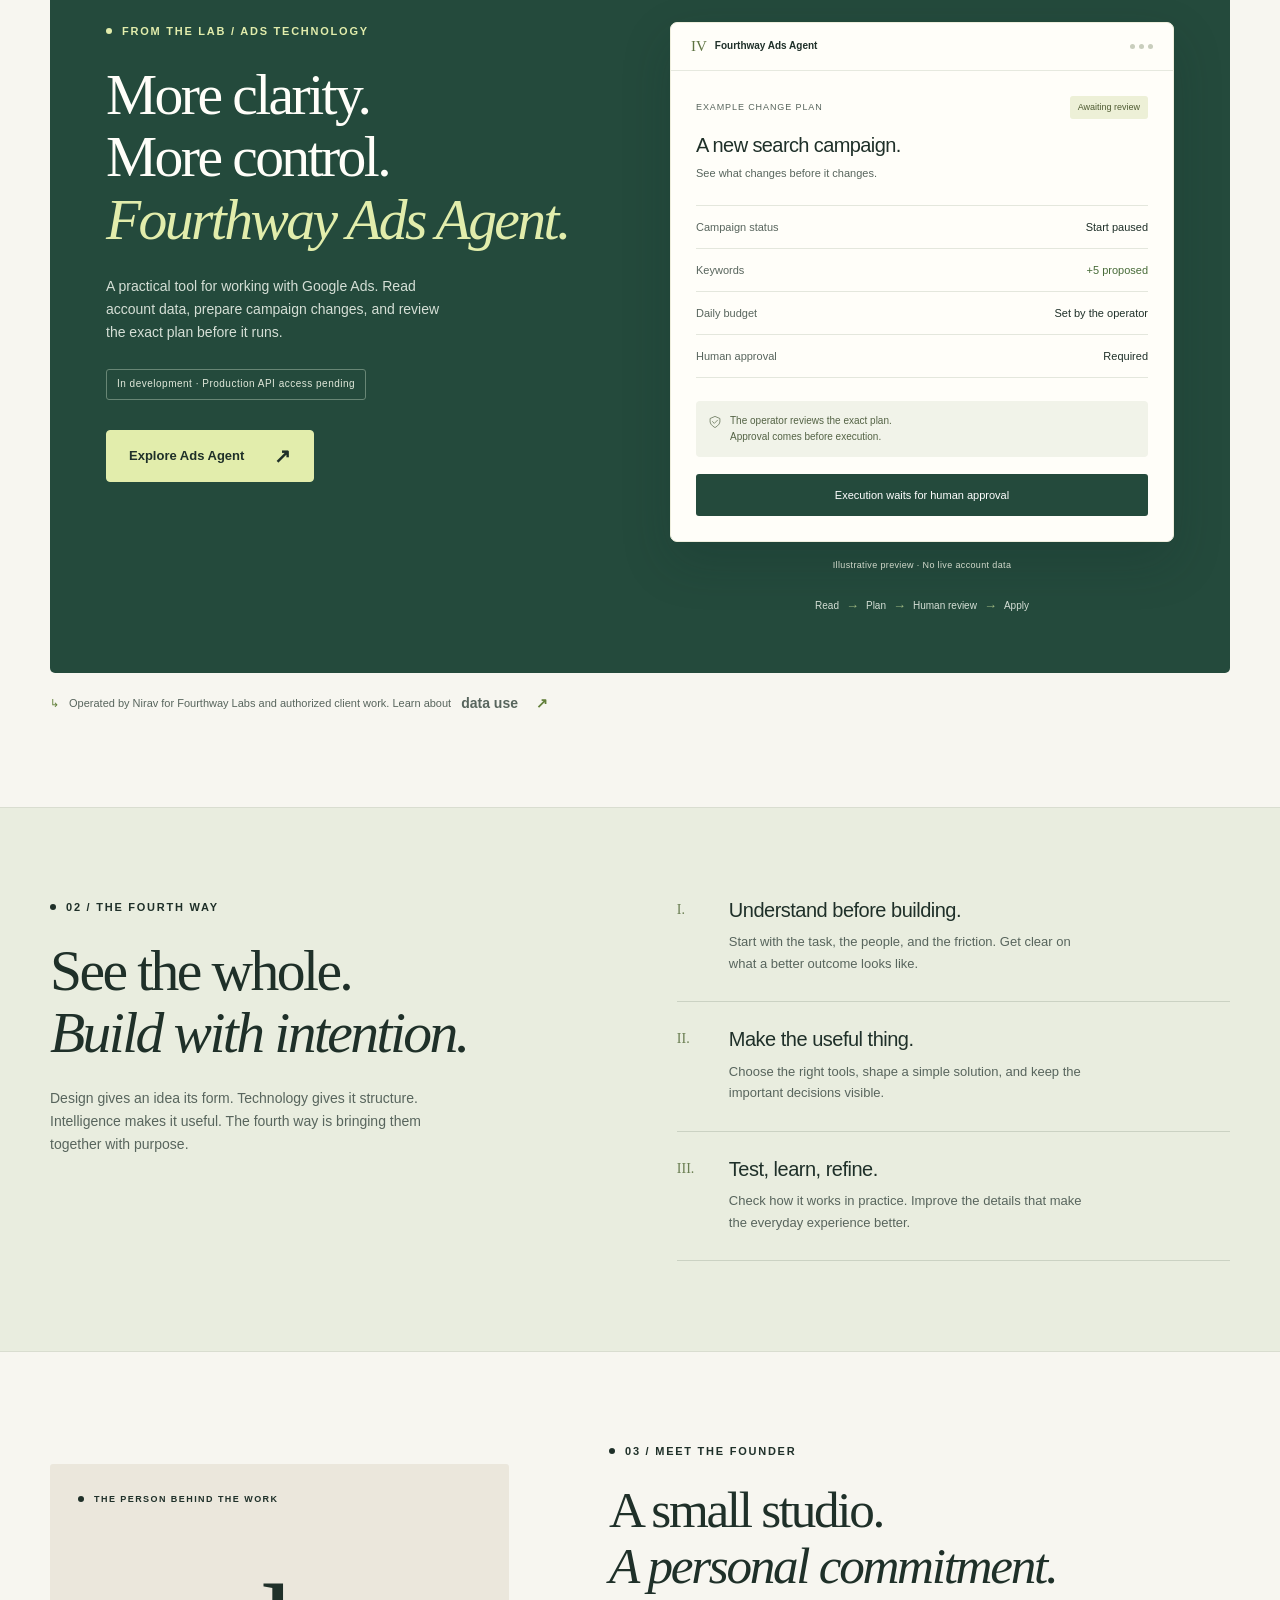
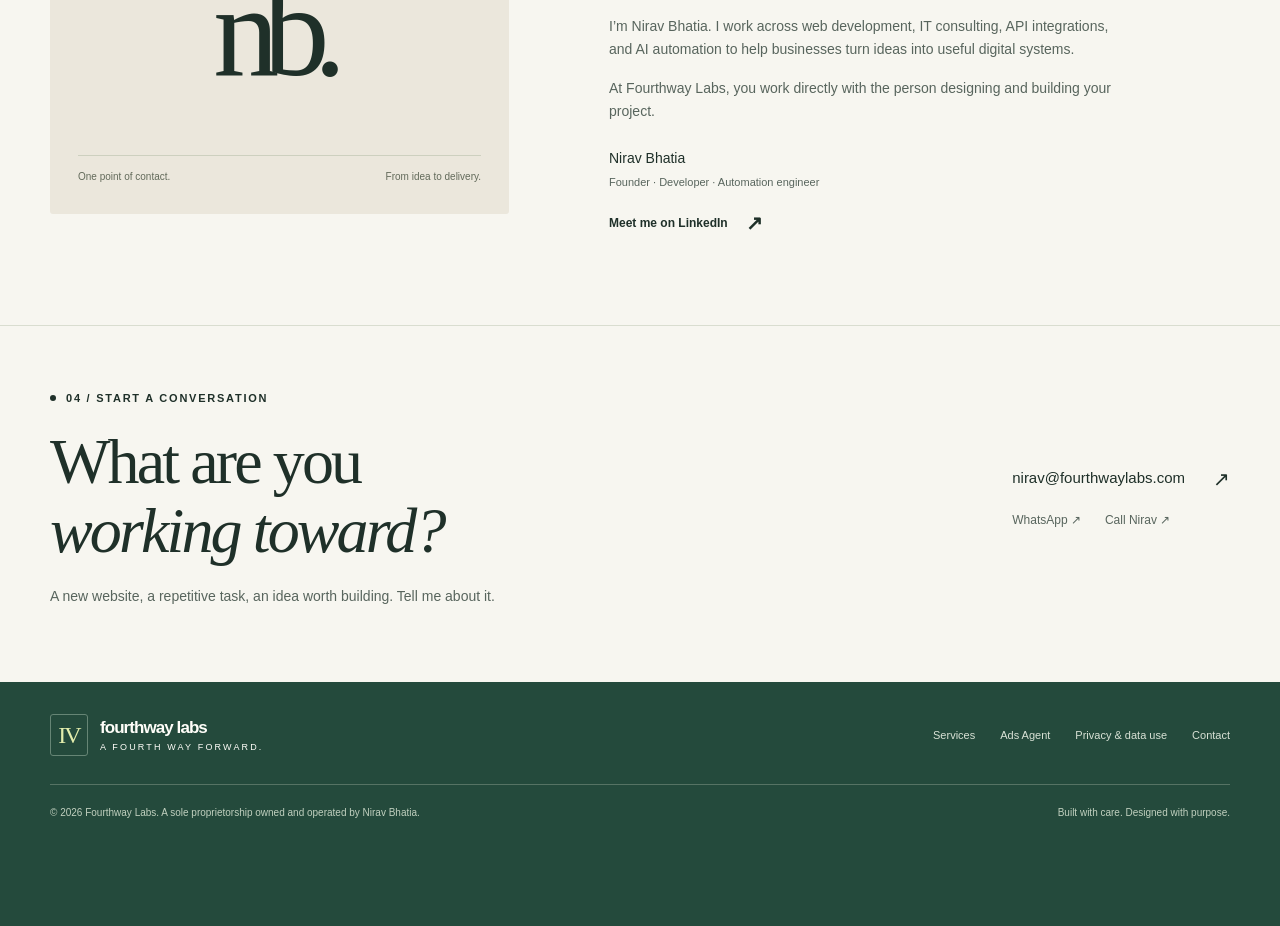
==== commit e63a2423: "Add files via upload" ====
--- a/index.html
+++ b/index.html
@@ -1,1057 +1,53 @@
-<!DOCTYPE html>
-<html lang="en">
-<head>
-    <meta charset="UTF-8">
-    <meta name="viewport" content="width=device-width, initial-scale=1.0">
-    <title>Fourthway Labs — Coming Soon</title>
-    <meta name="description" content="Fourthway Labs — Web Design, IT Consulting & AI Automation. A sole proprietorship by Nirav Bhatia: Automation Engineer, AI Agent & Power Automate Specialist, IT Consultant.">
-    <meta name="author" content="Nirav Bhatia">    <link rel="preconnect" href="https://fonts.googleapis.com">
-    <link rel="preconnect" href="https://fonts.gstatic.com" crossorigin>
-    <link href="https://fonts.googleapis.com/css2?family=Inter:wght@300;400;500;600;700&family=Playfair+Display:ital,wght@0,400;0,700;1,400&display=swap" rel="stylesheet">
-    <style>
-        *, *::before, *::after {
-            margin: 0;
-            padding: 0;
-            box-sizing: border-box;
-        }
-
-        :root {
-            --gold: #8b7355;
-            --gold-light: #a6896a;
-            --dark: #faf7f2;
-            --dark-surface: #f0ebe3;
-            --text: #3a3530;
-            --text-muted: #8a8279;
-            --accent: #6b8f71;
-        }
-
-        body {
-            font-family: 'Inter', sans-serif;
-            background: var(--dark);
-            color: var(--text);
-            min-height: 100vh;
-            overflow-x: hidden;
-        }
-
-        /* Subtle warm background */
-        body::before {
-            content: '';
-            position: fixed;
-            top: 0; left: 0;
-            width: 100%; height: 100%;
-            background:
-                radial-gradient(ellipse at 20% 50%, rgba(107, 143, 113, 0.06) 0%, transparent 60%),
-                radial-gradient(ellipse at 80% 20%, rgba(139, 115, 85, 0.05) 0%, transparent 50%);
-            pointer-events: none;
-            z-index: 0;
-        }
-
-        .container {
-            position: relative;
-            z-index: 1;
-            max-width: 1200px;
-            margin: 0 auto;
-            padding: 0 24px;
-        }
-
-        /* Navigation */
-        nav {
-            padding: 32px 0;
-            display: flex;
-            justify-content: space-between;
-            align-items: center;
-        }
-
-        .logo {
-            font-family: 'Playfair Display', serif;
-            font-size: 1.5rem;
-            font-weight: 700;
-            color: var(--gold);
-            letter-spacing: 0.5px;
-        }
-
-        .logo span {
-            font-weight: 400;
-            color: var(--text-muted);
-            font-size: 0.9rem;
-            margin-left: 8px;
-            font-family: 'Inter', sans-serif;
-        }
-
-        .nav-status {
-            font-size: 0.75rem;
-            text-transform: uppercase;
-            letter-spacing: 3px;
-            color: var(--text-muted);
-        }
-
-        /* Hero Section */
-        .hero {
-            display: flex;
-            align-items: center;
-            justify-content: center;
-            min-height: 80vh;
-            text-align: center;
-            flex-direction: column;
-            gap: 40px;
-        }
-
-        /* Enneagram SVG */
-        .enneagram-container {
-            position: relative;
-            width: 320px;
-            height: 320px;
-            margin: 0 auto;
-        }
-
-        .enneagram-svg {
-            width: 100%;
-            height: 100%;
-            animation: slowRotate 120s linear infinite;
-        }
-
-        @keyframes slowRotate {
-            from { transform: rotate(0deg); }
-            to { transform: rotate(360deg); }
-        }
-
-        .enneagram-svg circle {
-            fill: none;
-            stroke: var(--gold);
-            stroke-width: 0.8;
-            opacity: 0.5;
-        }
-
-        .enneagram-svg .inner-lines {
-            fill: none;
-            stroke: var(--gold);
-            stroke-width: 0.6;
-            opacity: 0.4;
-        }
-
-        .enneagram-svg .triangle {
-            fill: none;
-            stroke: var(--gold-light);
-            stroke-width: 1;
-            opacity: 0.6;
-        }
-
-        .enneagram-svg .hexad {
-            fill: none;
-            stroke: var(--gold);
-            stroke-width: 0.8;
-            opacity: 0.45;
-        }
-
-        .enneagram-svg .point {
-            fill: var(--gold);
-            opacity: 0.8;
-        }
-
-        .center-text {
-            position: absolute;
-            top: 50%;
-            left: 50%;
-            transform: translate(-50%, -50%);
-            text-align: center;
-        }
-
-        .center-text .number {
-            font-family: 'Playfair Display', serif;
-            font-size: 4rem;
-            font-weight: 700;
-            color: var(--gold);
-            line-height: 1;
-        }
-
-        .center-text .word {
-            font-size: 0.65rem;
-            text-transform: uppercase;
-            letter-spacing: 5px;
-            color: var(--text-muted);
-            margin-top: 4px;
-        }
-
-        .hero-content h1 {
-            font-family: 'Playfair Display', serif;
-            font-size: clamp(2.5rem, 5vw, 4rem);
-            font-weight: 400;
-            line-height: 1.2;
-            color: var(--text);
-        }
-
-        .hero-content h1 em {
-            font-style: italic;
-            color: var(--gold);
-        }
-
-        .hero-content .tagline {
-            font-size: 1.1rem;
-            color: var(--text-muted);
-            margin-top: 20px;
-            font-weight: 300;
-            line-height: 1.7;
-            max-width: 550px;
-            margin-left: auto;
-            margin-right: auto;
-        }
-
-        /* Three Ways / Three Services */
-        .three-ways {
-            display: grid;
-            grid-template-columns: repeat(3, 1fr);
-            gap: 2px;
-            margin-top: 60px;
-            max-width: 800px;
-            margin-left: auto;
-            margin-right: auto;
-        }
-
-        .way {
-            padding: 40px 28px;
-            text-align: center;
-            background: var(--dark-surface);
-            border: 1px solid rgba(139, 115, 85, 0.12);
-            transition: all 0.4s ease;
-            border-radius: 4px;
-        }
-
-        .way:hover {
-            background: rgba(139, 115, 85, 0.06);
-            border-color: rgba(139, 115, 85, 0.25);
-        }
-
-        .way-number {
-            font-family: 'Playfair Display', serif;
-            font-size: 2rem;
-            color: var(--gold);
-            opacity: 0.5;
-            margin-bottom: 16px;
-        }
-
-        .way h3 {
-            font-size: 0.7rem;
-            text-transform: uppercase;
-            letter-spacing: 3px;
-            color: var(--text-muted);
-            margin-bottom: 12px;
-        }
-
-        .way p {
-            font-family: 'Playfair Display', serif;
-            font-size: 1.15rem;
-            color: var(--text);
-            line-height: 1.5;
-        }
-
-        .way .icon {
-            font-size: 1.5rem;
-            margin-bottom: 12px;
-            opacity: 0.8;
-        }
-
-        /* Fourth Way highlight */
-        .fourth-section {
-            text-align: center;
-            margin-top: 80px;
-            padding: 60px 24px;
-            position: relative;
-        }
-
-        .fourth-section::before {
-            content: '';
-            position: absolute;
-            top: 0;
-            left: 50%;
-            transform: translateX(-50%);
-            width: 1px;
-            height: 40px;
-            background: linear-gradient(to bottom, transparent, var(--gold));
-            opacity: 0.4;
-        }
-
-        .fourth-section .label {
-            font-size: 0.65rem;
-            text-transform: uppercase;
-            letter-spacing: 5px;
-            color: var(--gold);
-            margin-bottom: 24px;
-        }
-
-        .fourth-section h2 {
-            font-family: 'Playfair Display', serif;
-            font-size: clamp(1.5rem, 3vw, 2.2rem);
-            font-weight: 400;
-            color: var(--text);
-            max-width: 650px;
-            margin: 0 auto;
-            line-height: 1.5;
-        }
-
-        .fourth-section h2 em {
-            color: var(--gold);
-            font-style: italic;
-        }
-
-        /* Quote */
-        .quote-section {
-            text-align: center;
-            padding: 80px 24px;
-            max-width: 700px;
-            margin: 0 auto;
-        }
-
-        .quote-section blockquote {
-            font-family: 'Playfair Display', serif;
-            font-size: clamp(1.2rem, 2.5vw, 1.6rem);
-            font-style: italic;
-            color: var(--text-muted);
-            line-height: 1.8;
-            position: relative;
-        }
-
-        .quote-section blockquote::before {
-            content: '\201C';
-            font-size: 4rem;
-            color: var(--gold);
-            opacity: 0.3;
-            position: absolute;
-            top: -30px;
-            left: -10px;
-            font-family: 'Playfair Display', serif;
-        }
-
-        .quote-section .attribution {
-            margin-top: 24px;
-            font-size: 0.8rem;
-            letter-spacing: 2px;
-            text-transform: uppercase;
-            color: var(--gold);
-            opacity: 0.6;
-        }
-
-        /* Contact / Coming Soon */
-        .coming-soon {
-            text-align: center;
-            padding: 60px 24px 40px;
-        }
-
-        .coming-soon .notify-form {
-            display: flex;
-            gap: 12px;
-            max-width: 440px;
-            margin: 30px auto 0;
-            flex-wrap: wrap;
-            justify-content: center;
-        }
-
-        .notify-form input {
-            flex: 1;
-            min-width: 240px;
-            padding: 14px 20px;
-            background: var(--dark-surface);
-            border: 1px solid rgba(139, 115, 85, 0.2);
-            color: var(--text);
-            border-radius: 4px;
-            font-family: 'Inter', sans-serif;
-            font-size: 0.9rem;
-            outline: none;
-            transition: border-color 0.3s;
-        }
-
-        .notify-form input::placeholder {
-            color: var(--text-muted);
-        }
-
-        .notify-form input:focus {
-            border-color: var(--gold);
-        }
-
-        .notify-form button {
-            padding: 14px 32px;
-            background: var(--gold);
-            color: #fff;
-            font-family: 'Inter', sans-serif;
-            font-weight: 600;
-            font-size: 0.8rem;
-            text-transform: uppercase;
-            letter-spacing: 2px;
-            border: none;
-            cursor: pointer;
-            transition: all 0.3s;
-            border-radius: 4px;
-        }
-
-        .notify-form button:hover {
-            background: var(--gold-light);
-        }
-
-        .coming-soon .subtext {
-            font-size: 0.8rem;
-            color: var(--text-muted);
-            margin-top: 16px;
-        }
-
-        /* Services preview */
-        .services-hint {
-            display: flex;
-            justify-content: center;
-            gap: 32px;
-            margin-top: 40px;
-            flex-wrap: wrap;
-        }
-
-        .services-hint span {
-            font-size: 0.7rem;
-            text-transform: uppercase;
-            letter-spacing: 3px;
-            color: var(--text-muted);
-            opacity: 0.6;
-        }
-
-        .services-hint span::before {
-            content: '';
-            display: inline-block;
-            width: 6px;
-            height: 6px;
-            border-radius: 50%;
-            background: var(--gold);
-            opacity: 0.4;
-            margin-right: 8px;
-            vertical-align: middle;
-        }
-
-        /* Founder Section */
-        .founder-section {
-            text-align: center;
-            padding: 70px 24px;
-            margin-top: 40px;
-            border-top: 1px solid rgba(139, 115, 85, 0.1);
-            border-bottom: 1px solid rgba(139, 115, 85, 0.1);
-        }
-
-        .founder-section .label {
-            font-size: 0.7rem;
-            text-transform: uppercase;
-            letter-spacing: 4px;
-            color: var(--text-muted);
-            margin-bottom: 20px;
-        }
-
-        .founder-section h2 {
-            font-family: 'Playfair Display', serif;
-            font-size: 1.6rem;
-            font-weight: 400;
-            color: var(--text);
-            margin-bottom: 18px;
-        }
-
-        .founder-section h2 em {
-            font-style: italic;
-            color: var(--gold);
-        }
-
-        .founder-section .roles {
-            color: var(--text-muted);
-            font-size: 0.88rem;
-            line-height: 1.9;
-            max-width: 640px;
-            margin: 0 auto;
-            font-weight: 300;
-        }
-
-        .founder-section .roles span {
-            display: inline-block;
-            margin: 0 6px;
-            color: var(--gold);
-            opacity: 0.5;
-        }
-
-        .founder-section .ownership {
-            color: var(--text-muted);
-            font-size: 0.78rem;
-            line-height: 1.7;
-            max-width: 600px;
-            margin: 26px auto 0;
-            opacity: 0.75;
-            font-style: italic;
-        }
-
-        .linkedin-link {
-            display: inline-flex;
-            align-items: center;
-            gap: 10px;
-            margin-top: 30px;
-            padding: 11px 22px;
-            border: 1px solid rgba(139, 115, 85, 0.3);
-            border-radius: 4px;
-            color: var(--gold);
-            text-decoration: none;
-            font-size: 0.8rem;
-            letter-spacing: 2px;
-            text-transform: uppercase;
-            transition: all 0.3s ease;
-            background: transparent;
-        }
-
-        .linkedin-link:hover {
-            background: rgba(139, 115, 85, 0.08);
-            border-color: var(--gold);
-            transform: translateY(-1px);
-        }
-
-        .linkedin-link svg {
-            width: 15px;
-            height: 15px;
-            fill: currentColor;
-        }
-
-        /* Contact Section */
-        .contact-section {
-            text-align: center;
-            padding: 70px 0 30px;
-        }
-
-        .contact-section .label {
-            font-size: 0.7rem;
-            text-transform: uppercase;
-            letter-spacing: 4px;
-            color: var(--text-muted);
-            margin-bottom: 20px;
-        }
-
-        .contact-section h2 {
-            font-family: 'Playfair Display', serif;
-            font-size: 1.8rem;
-            font-weight: 400;
-            color: var(--text);
-            margin-bottom: 40px;
-            line-height: 1.4;
-        }
-
-        .contact-section h2 em {
-            font-style: italic;
-            color: var(--gold);
-        }
-
-        .contact-grid {
-            display: grid;
-            grid-template-columns: repeat(3, 1fr);
-            gap: 14px;
-            max-width: 800px;
-            margin: 0 auto;
-        }
-
-        .contact-card {
-            display: flex;
-            flex-direction: column;
-            align-items: center;
-            justify-content: center;
-            padding: 36px 20px;
-            background: var(--dark-surface);
-            border: 1px solid rgba(139, 115, 85, 0.12);
-            border-radius: 4px;
-            text-decoration: none;
-            color: var(--text);
-            transition: all 0.3s ease;
-        }
-
-        .contact-card:hover {
-            background: rgba(139, 115, 85, 0.06);
-            border-color: rgba(139, 115, 85, 0.4);
-            transform: translateY(-2px);
-        }
-
-        .contact-icon {
-            width: 32px;
-            height: 32px;
-            color: var(--gold);
-            margin-bottom: 16px;
-            opacity: 0.8;
-        }
-
-        .contact-icon svg {
-            width: 100%;
-            height: 100%;
-            fill: currentColor;
-        }
-
-        .contact-label {
-            font-size: 0.7rem;
-            text-transform: uppercase;
-            letter-spacing: 3px;
-            color: var(--text-muted);
-            margin-bottom: 10px;
-        }
-
-        .contact-value {
-            font-family: 'Inter', sans-serif;
-            font-size: 0.88rem;
-            color: var(--text);
-            font-weight: 400;
-            word-break: break-word;
-        }
-
-        /* Footer */
-        footer {
-            text-align: center;
-            padding: 60px 24px 40px;
-            border-top: 1px solid rgba(139, 115, 85, 0.1);
-        }
-
-        footer .footer-logo {
-            font-family: 'Playfair Display', serif;
-            font-size: 1.1rem;
-            color: var(--gold);
-            opacity: 0.6;
-        }
-
-        footer .footer-links {
-            margin-top: 16px;
-            display: flex;
-            justify-content: center;
-            gap: 24px;
-        }
-
-        footer .footer-links a {
-            font-size: 0.75rem;
-            color: var(--text-muted);
-            text-decoration: none;
-            letter-spacing: 1px;
-            transition: color 0.3s;
-        }
-
-        footer .footer-links a:hover {
-            color: var(--gold);
-        }
-
-        footer .copyright {
-            margin-top: 24px;
-            font-size: 0.7rem;
-            color: var(--text-muted);
-            opacity: 0.4;
-        }
-
-        /* Animations */
-        .fade-in {
-            opacity: 0;
-            transform: translateY(20px);
-            animation: fadeIn 0.8s ease forwards;
-        }
-
-        .fade-in-delay-1 { animation-delay: 0.2s; }
-        .fade-in-delay-2 { animation-delay: 0.4s; }
-        .fade-in-delay-3 { animation-delay: 0.6s; }
-        .fade-in-delay-4 { animation-delay: 0.8s; }
-
-        @keyframes fadeIn {
-            to {
-                opacity: 1;
-                transform: translateY(0);
-            }
-        }
-
-        /* Responsive — Tablet */
-        @media (max-width: 768px) {
-            .three-ways {
-                grid-template-columns: 1fr;
-                max-width: 400px;
-                gap: 12px;
-            }
-
-            .hero {
-                min-height: 70vh;
-                gap: 30px;
-            }
-
-            .enneagram-container {
-                width: 260px;
-                height: 260px;
-            }
-
-            .center-text .number {
-                font-size: 3.2rem;
-            }
-
-            .fourth-section {
-                margin-top: 50px;
-                padding: 40px 16px;
-            }
-
-            .quote-section {
-                padding: 50px 16px;
-            }
-
-            .services-hint {
-                gap: 20px;
-            }
-        }
-
-        /* Responsive — Mobile */
-        @media (max-width: 480px) {
-            .container {
-                padding: 0 16px;
-            }
-
-            nav {
-                flex-direction: column;
-                gap: 8px;
-                padding: 24px 0;
-            }
-
-            .hero {
-                min-height: 60vh;
-                gap: 24px;
-            }
-
-            .enneagram-container {
-                width: 200px;
-                height: 200px;
-            }
-
-            .center-text .number {
-                font-size: 2.5rem;
-            }
-
-            .center-text .word {
-                font-size: 0.55rem;
-                letter-spacing: 3px;
-            }
-
-            .hero-content h1 {
-                font-size: 1.8rem;
-            }
-
-            .hero-content .tagline {
-                font-size: 0.95rem;
-                margin-top: 14px;
-            }
-
-            .three-ways {
-                grid-template-columns: 1fr;
-                max-width: 100%;
-                gap: 10px;
-                margin-top: 40px;
-            }
-
-            .way {
-                padding: 28px 20px;
-            }
-
-            .way-number {
-                font-size: 1.6rem;
-                margin-bottom: 10px;
-            }
-
-            .fourth-section h2 {
-                font-size: 1.3rem;
-            }
-
-            .quote-section blockquote {
-                font-size: 1.1rem;
-            }
-
-            .notify-form {
-                flex-direction: column;
-                align-items: stretch;
-            }
-
-            .notify-form input {
-                min-width: unset;
-                width: 100%;
-            }
-
-            .notify-form button {
-                width: 100%;
-            }
-
-            .services-hint {
-                flex-direction: column;
-                gap: 12px;
-                align-items: center;
-            }
-
-            footer .footer-links {
-                flex-direction: column;
-                gap: 8px;
-            }
-
-            .founder-section {
-                padding: 50px 16px;
-                margin-top: 20px;
-            }
-
-            .founder-section h2 {
-                font-size: 1.3rem;
-            }
-
-            .founder-section .roles {
-                font-size: 0.82rem;
-                line-height: 1.8;
-            }
-
-            .linkedin-link {
-                font-size: 0.72rem;
-                padding: 10px 18px;
-            }
-
-            .contact-section {
-                padding: 50px 0 20px;
-            }
-
-            .contact-section h2 {
-                font-size: 1.4rem;
-                margin-bottom: 28px;
-            }
-
-            .contact-grid {
-                grid-template-columns: 1fr;
-                gap: 10px;
-                max-width: 100%;
-            }
-
-            .contact-card {
-                padding: 28px 20px;
-            }
-        }
-    </style>
-</head>
-<body>
-
-    <div class="container">
-        <nav class="fade-in">
-            <div class="logo">Fourthway Labs</div>
-            <div class="nav-status">Coming Soon</div>
-        </nav>
-
-        <!-- Hero -->
-        <section class="hero">
-            <div class="enneagram-container fade-in fade-in-delay-1">
-                <svg class="enneagram-svg" viewBox="0 0 200 200" xmlns="http://www.w3.org/2000/svg">
-                    <!-- Outer circle -->
-                    <circle cx="100" cy="100" r="90" />
-
-                    <!-- 9 points of the enneagram (starting from top, going clockwise) -->
-                    <!-- Point 9 (top): 100, 10 -->
-                    <!-- Point 1: 153.5, 22.6 -->
-                    <!-- Point 2: 185.6, 65.5 -->
-                    <!-- Point 3: 185.6, 134.5 -->
-                    <!-- Point 4: 153.5, 177.4 -->
-                    <!-- Point 5: 100, 190 -->
-                    <!-- Point 6: 46.5, 177.4 -->
-                    <!-- Point 7: 14.4, 134.5 -->
-                    <!-- Point 8: 14.4, 65.5 -->
-
-                    <!-- Triangle (3-6-9) -->
-                    <polygon class="triangle" points="100,10 46.5,177.4 153.5,177.4" />
-
-                    <!-- Hexad (1-4-2-8-5-7) -->
-                    <polyline class="hexad" points="153.5,22.6 153.5,177.4 185.6,65.5 14.4,65.5 100,190 14.4,134.5 153.5,22.6" />
-
-                    <!-- Points -->
-                    <circle class="point" cx="100" cy="10" r="3" />
-                    <circle class="point" cx="153.5" cy="22.6" r="2.5" />
-                    <circle class="point" cx="185.6" cy="65.5" r="2.5" />
-                    <circle class="point" cx="185.6" cy="134.5" r="2.5" />
-                    <circle class="point" cx="153.5" cy="177.4" r="2.5" />
-                    <circle class="point" cx="100" cy="190" r="2.5" />
-                    <circle class="point" cx="46.5" cy="177.4" r="2.5" />
-                    <circle class="point" cx="14.4" cy="134.5" r="2.5" />
-                    <circle class="point" cx="14.4" cy="65.5" r="2.5" />
-                </svg>
-                <div class="center-text">
-                    <div class="number">IV</div>
-                    <div class="word">The Fourth Way</div>
-                </div>
-            </div>
-
-            <div class="hero-content fade-in fade-in-delay-2">
-                <h1>Beyond the <em>three ways</em>,<br>there is a fourth.</h1>
-                <p class="tagline">
-                    We integrate design, technology, and intelligence into
-                    one conscious approach — building digital solutions that
-                    awaken your business potential.
-                </p>
-            </div>
-        </section>
-
-        <!-- Three Ways → Three Services -->
-        <section class="three-ways fade-in fade-in-delay-3">
-            <div class="way">
-                <div class="way-number">I</div>
-                <h3>The Body</h3>
-                <p>Web Design</p>
-                <div style="margin-top: 12px; font-size: 0.78rem; color: var(--text-muted); line-height: 1.6;">
-                    Crafting the visible form — websites that embody your vision with precision and beauty.
-                </div>
-            </div>
-            <div class="way">
-                <div class="way-number">II</div>
-                <h3>The Mind</h3>
-                <p>IT Consulting</p>
-                <div style="margin-top: 12px; font-size: 0.78rem; color: var(--text-muted); line-height: 1.6;">
-                    Strategic thinking and architecture — conscious decisions that align technology with purpose.
-                </div>
-            </div>
-            <div class="way">
-                <div class="way-number">III</div>
-                <h3>The Spirit</h3>
-                <p>AI Automation</p>
-                <div style="margin-top: 12px; font-size: 0.78rem; color: var(--text-muted); line-height: 1.6;">
-                    Intelligent systems that work while you evolve — automation as a path to higher efficiency.
-                </div>
-            </div>
-        </section>
-
-        <!-- The Fourth Way -->
-        <section class="fourth-section fade-in fade-in-delay-4">
-            <div class="label">The Fourth Way</div>
-            <h2>
-                When body, mind, and spirit work as <em>one</em> —
-                that is when transformation begins.
-            </h2>
-        </section>
-
-        <!-- Gurdjieff Quote -->
-        <section class="quote-section">
-            <blockquote>
-                Man lives his life in sleep, and in sleep he dies.
-                Only by awakening can he find what is real.
-            </blockquote>
-            <div class="attribution">G.I. Gurdjieff</div>
-        </section>
-
-        <!-- Founder -->
-        <section class="founder-section fade-in">
-            <div class="label">The Hand Behind</div>
-            <h2>
-                Crafted by <em>Nirav Bhatia</em>
-            </h2>
-            <p class="roles">
-                Automation Engineer<span>·</span>AI Agent &amp; Power Automate Specialist<span>·</span>ChatGPT API &amp; E-Commerce Website Development<span>·</span>IT Consultant<span>·</span>Full-Stack WordPress, Magento &amp; API Integrator<span>·</span>Freelancer
-            </p>
-            <p class="ownership">
-                Fourthway Labs is a sole proprietorship — owned and operated by Nirav Bhatia.
-            </p>
-            <a href="https://in.linkedin.com/in/niravbegins" target="_blank" rel="noopener noreferrer" class="linkedin-link" aria-label="Connect with Nirav Bhatia on LinkedIn">
-                <svg viewBox="0 0 24 24" xmlns="http://www.w3.org/2000/svg" aria-hidden="true">
-                    <path d="M20.447 20.452h-3.554v-5.569c0-1.328-.027-3.037-1.852-3.037-1.853 0-2.136 1.445-2.136 2.939v5.667H9.351V9h3.414v1.561h.046c.477-.9 1.637-1.85 3.37-1.85 3.601 0 4.267 2.37 4.267 5.455v6.286zM5.337 7.433a2.062 2.062 0 01-2.063-2.065 2.063 2.063 0 112.063 2.065zm1.782 13.019H3.555V9h3.564v11.452zM22.225 0H1.771C.792 0 0 .774 0 1.729v20.542C0 23.227.792 24 1.771 24h20.451C23.2 24 24 23.227 24 22.271V1.729C24 .774 23.2 0 22.222 0h.003z"/>
-                </svg>
-                Connect on LinkedIn
-            </a>
-        </section>
-
-        <!-- Contact -->
-        <section class="contact-section fade-in">
-            <div class="label">Begin the Conversation</div>
-            <h2>
-                Three ways to <em>begin</em>.
-            </h2>
-
-            <div class="contact-grid">
-                <a href="mailto:nirav@fourthwaylabs.com" class="contact-card" aria-label="Email Nirav at nirav@fourthwaylabs.com">
-                    <div class="contact-icon">
-                        <svg viewBox="0 0 24 24" xmlns="http://www.w3.org/2000/svg" aria-hidden="true">
-                            <path d="M20 4H4c-1.1 0-1.99.9-1.99 2L2 18c0 1.1.9 2 2 2h16c1.1 0 2-.9 2-2V6c0-1.1-.9-2-2-2zm0 4l-8 5-8-5V6l8 5 8-5v2z"/>
-                        </svg>
-                    </div>
-                    <div class="contact-label">Email</div>
-                    <div class="contact-value">nirav@fourthwaylabs.com</div>
-                </a>
-
-                <a href="tel:+919737770173" class="contact-card" aria-label="Call Nirav at +91 97377 70173">
-                    <div class="contact-icon">
-                        <svg viewBox="0 0 24 24" xmlns="http://www.w3.org/2000/svg" aria-hidden="true">
-                            <path d="M6.62 10.79c1.44 2.83 3.76 5.14 6.59 6.59l2.2-2.2c.27-.27.67-.36 1.02-.24 1.12.37 2.33.57 3.57.57.55 0 1 .45 1 1V20c0 .55-.45 1-1 1-9.39 0-17-7.61-17-17 0-.55.45-1 1-1h3.5c.55 0 1 .45 1 1 0 1.25.2 2.45.57 3.57.11.35.03.74-.25 1.02l-2.2 2.2z"/>
-                        </svg>
-                    </div>
-                    <div class="contact-label">Call</div>
-                    <div class="contact-value">+91 97377 70173</div>
-                </a>
-
-                <a href="https://wa.me/919737770173?text=Hi%20Nirav%2C%20I%20found%20Fourthway%20Labs%20online" target="_blank" rel="noopener noreferrer" class="contact-card" aria-label="WhatsApp Nirav at +91 97377 70173">
-                    <div class="contact-icon">
-                        <svg viewBox="0 0 24 24" xmlns="http://www.w3.org/2000/svg" aria-hidden="true">
-                            <path d="M.057 24l1.687-6.163c-1.041-1.804-1.588-3.849-1.587-5.946.003-6.556 5.338-11.891 11.893-11.891 3.181.001 6.167 1.24 8.413 3.488 2.245 2.248 3.481 5.236 3.48 8.414-.003 6.557-5.338 11.892-11.893 11.892-1.99-.001-3.951-.5-5.688-1.448l-6.305 1.654zm6.597-3.807c1.676.995 3.276 1.591 5.392 1.592 5.448 0 9.886-4.434 9.889-9.885.002-5.462-4.415-9.89-9.881-9.892-5.452 0-9.887 4.434-9.889 9.884-.001 2.225.651 3.891 1.746 5.634l-.999 3.648 3.742-.981zm11.387-5.464c-.074-.124-.272-.198-.57-.347-.297-.149-1.758-.868-2.031-.967-.272-.099-.47-.149-.669.149-.198.297-.768.967-.941 1.165-.173.198-.347.223-.644.074-.297-.149-1.255-.462-2.39-1.475-.883-.788-1.48-1.761-1.653-2.059-.173-.297-.018-.458.13-.606.134-.133.297-.347.446-.521.151-.172.2-.296.3-.495.099-.198.05-.372-.025-.521-.075-.148-.669-1.611-.916-2.206-.242-.579-.487-.501-.669-.51l-.57-.01c-.198 0-.52.074-.792.372s-1.04 1.016-1.04 2.479 1.065 2.876 1.213 3.074c.149.198 2.095 3.2 5.076 4.487.709.306 1.263.489 1.694.626.712.226 1.36.194 1.872.118.571-.085 1.758-.719 2.006-1.413.248-.694.248-1.289.173-1.413z"/>
-                        </svg>
-                    </div>
-                    <div class="contact-label">WhatsApp</div>
-                    <div class="contact-value">+91 97377 70173</div>
-                </a>
-            </div>
-        </section>
-
-        <!-- Coming Soon / Notify -->
-        <section class="coming-soon">
-            <h2 style="font-family: 'Playfair Display', serif; font-size: 1.8rem; font-weight: 400; color: var(--text);">
-                Something is <em style="color: var(--gold); font-style: italic;">awakening</em>.
-            </h2>
-            <p style="color: var(--text-muted); margin-top: 12px; font-size: 0.95rem;">
-                We're building something conscious. Be the first to know.
-            </p>
-
-            <form class="notify-form" id="notifyForm" action="https://formspree.io/f/YOUR_FORM_ID" method="POST" onsubmit="handleSubmit(event)">
-                <input type="email" id="emailInput" name="email" placeholder="your@email.com" required>
-                <input type="hidden" name="_subject" value="New Fourthway Labs subscriber!">
-                <button type="submit">Notify Me</button>
-            </form>
-            <p class="subtext">No spam. Only awakening.</p>
-
-            <div class="services-hint">
-                <span>Web Design</span>
-                <span>IT Consulting</span>
-                <span>AI Automation</span>
-            </div>
-        </section>
-
-        <!-- Footer -->
-        <footer>
-            <div class="footer-logo">Fourthway Labs</div>
-            <div class="footer-links">
-                <a href="mailto:nirav@fourthwaylabs.com">nirav@fourthwaylabs.com</a>
-                <a href="https://wa.me/919737770173" target="_blank" rel="noopener noreferrer">WhatsApp</a>
-                <a href="https://in.linkedin.com/in/niravbegins" target="_blank" rel="noopener noreferrer">LinkedIn</a>
-            </div>
-            <div class="copyright">
-                &copy; 2026 Fourthway Labs. All rights reserved.<br>
-                A sole proprietorship owned and operated by Nirav Bhatia.
-            </div>
-        </footer>
-    </div>
-
-    <script>
-        function handleSubmit(e) {
-            e.preventDefault();
-            const email = document.getElementById('emailInput').value;
-            const btn = e.target.querySelector('button');
-            btn.textContent = 'Thank You';
-            btn.style.background = '#6b8f71';
-            btn.style.color = '#fff';
-            document.getElementById('emailInput').value = '';
-            setTimeout(() => {
-                btn.textContent = 'Notify Me';
-                btn.style.background = '';
-                btn.style.color = '';
-            }, 3000);
-        }
-
-        // Intersection Observer for scroll animations
-        const observer = new IntersectionObserver((entries) => {
-            entries.forEach(entry => {
-                if (entry.isIntersecting) {
-                    entry.target.style.opacity = '1';
-                    entry.target.style.transform = 'translateY(0)';
-                }
-            });
-        }, { threshold: 0.1 });
-
-        document.querySelectorAll('.way, .fourth-section, .quote-section, .coming-soon').forEach(el => {
-            el.style.opacity = '0';
-            el.style.transform = 'translateY(20px)';
-            el.style.transition = 'opacity 0.6s ease, transform 0.6s ease';
-            observer.observe(el);
-        });
-    </script>
-
-</body>
-</html>
+<!doctype html>
+<html lang="en"><head><meta charset="utf-8"><meta name="viewport" content="width=device-width,initial-scale=1">
+<title>Fourthway Labs — Thoughtful design. Useful technology.</title><meta name="description" content="Independent web design, IT consulting, AI automation, and Ads technology by Nirav Bhatia. Explore Fourthway Labs and Fourthway Ads Agent."><meta name="author" content="Nirav Bhatia">
+<meta name="theme-color" content="#244a3c"><link rel="icon" href="assets/favicon.svg" type="image/svg+xml">
+<link rel="canonical" href="https://www.fourthwaylabs.com/">
+<meta property="og:type" content="website"><meta property="og:site_name" content="Fourthway Labs"><meta property="og:title" content="Fourthway Labs — Thoughtful design. Useful technology."><meta property="og:description" content="Independent web design, IT consulting, AI automation, and Ads technology by Nirav Bhatia. Explore Fourthway Labs and Fourthway Ads Agent."><meta property="og:url" content="https://www.fourthwaylabs.com/">
+<link rel="stylesheet" href="assets/styles.css?v=2"><script src="assets/site.js" defer></script>
+</head><body><a class="skip-link" href="#main">Skip to content</a>
+<header class="site-header"><div class="wrap header-inner">
+  <a class="brand" href="index.html" aria-label="Fourthway Labs home"><span class="brand-mark" aria-hidden="true">IV</span><span class="brand-name">fourthway labs<span>Design · technology · intelligence</span></span></a>
+  <button class="menu-toggle" aria-expanded="false" aria-controls="primary-navigation" type="button">Menu <span aria-hidden="true"></span></button>
+  <nav id="primary-navigation" class="nav-links" aria-label="Main navigation">
+    <a href="index.html#services">Services</a><a class="nav-agent" href="ads-agent.html">Ads Agent <span class="tiny-dot" aria-hidden="true"></span></a>
+    <a href="index.html#approach">Approach</a><a href="index.html#about">About</a><a class="nav-contact" href="index.html#contact">Let’s talk <span class="arrow" aria-hidden="true">↗</span></a>
+  </nav>
+</div></header><main id="main">
+<section class="hero"><div class="wrap"><div class="hero-grid"><div class="hero-copy">
+<div class="eyebrow">An independent digital studio</div><h1>A clearer way<br>to build<br><em>what’s next.</em></h1>
+<p>Thoughtful websites, connected systems, and practical AI. Built around your business, with a human at the centre.</p>
+<div class="actions"><a class="button" href="#contact">Let’s build something <span class="arrow" aria-hidden="true">↗</span></a><a class="text-link" href="#services">Explore the work <span class="arrow" aria-hidden="true">↓</span></a></div>
+<div class="hero-note">Independent by choice. Personal by design.</div></div><div class="hero-art" aria-label="Four paths converge, representing design, technology, intelligence, and human judgment" role="img">
+<div class="art-index"><span>Fourthway / An integrated approach</span><span>Fig. 04</span></div>
+<svg class="orbit-art" viewBox="0 0 500 500" fill="none" aria-hidden="true">
+<g stroke="#bdc9ab" stroke-width=".8"><path d="M250 60v380M60 250h380"/><circle cx="250" cy="250" r="175"/><circle cx="250" cy="250" r="128"/><circle cx="250" cy="250" r="83"/></g>
+<g class="slow-orbit" stroke="#7e9565" stroke-width="1"><ellipse cx="250" cy="250" rx="186" ry="85" transform="rotate(-40 250 250)"/><ellipse cx="250" cy="250" rx="186" ry="85" transform="rotate(40 250 250)"/><circle cx="111" cy="130" r="6" fill="#244a3c" stroke="none"/><circle cx="390" cy="371" r="5" fill="#244a3c" stroke="none"/><circle cx="109" cy="370" r="5" fill="#97aa75" stroke="none"/></g>
+<path d="m250 73 153 265H97L250 73Z" stroke="#82966d" stroke-width=".8"/>
+<circle cx="250" cy="250" r="64" fill="#244a3c"/><text x="242" y="270" fill="#e2edac" font-size="68" font-family="Georgia,serif" text-anchor="middle" letter-spacing="-7">IV</text>
+<g fill="#586b46" font-family="Arial,sans-serif" font-size="9" letter-spacing="2"><text x="239" y="44">IDEA</text><text x="231" y="467">IMPACT</text></g>
+</svg><div class="art-caption"><strong>Separate disciplines.<br>One considered whole.</strong><span>DESIGN × TECHNOLOGY<br>× INTELLIGENCE</span></div></div></div>
+<div class="hero-bottom"><span>From a first idea to something useful</span><div class="specialties"><span>Web design</span><span>IT consulting</span><span>AI automation</span><span>Ads technology</span></div></div>
+</div></section>
+
+<section id="services" class="section services"><div class="wrap"><div class="eyebrow">01 / What I do</div><div class="section-head"><h2>Good ideas deserve<br><em>thoughtful execution.</em></h2><p>Three connected disciplines. One person who understands how they work together.</p></div><div class="services-grid"><article class="service"><div class="service-top"><span>01 / Design</span><svg class="service-icon" viewBox="0 0 44 44" fill="none" stroke="currentColor" stroke-width="1.15" aria-hidden="true"><rect x="5" y="8" width="34" height="27" rx="2"/><path d="M5 15h34M13 8v27M20 22h12M20 28h8"/></svg></div><h3>Web &amp; digital experiences</h3><p>Clear, considered websites that make it easy to understand your business and take the next step.</p><div class="service-tags"><span>Websites</span><span>E-commerce</span><span>WordPress &amp; Magento</span></div></article><article class="service"><div class="service-top"><span>02 / Technology</span><svg class="service-icon" viewBox="0 0 44 44" fill="none" stroke="currentColor" stroke-width="1.15" aria-hidden="true"><circle cx="22" cy="9" r="4"/><circle cx="9" cy="33" r="4"/><circle cx="35" cy="33" r="4"/><path d="M22 13v9M9 29v-7h26v7"/></svg></div><h3>Systems that fit together</h3><p>Practical IT advice and API integrations that connect your tools to the way you actually work.</p><div class="service-tags"><span>IT consulting</span><span>API integrations</span><span>Architecture</span></div></article><article class="service"><div class="service-top"><span>03 / Intelligence</span><svg class="service-icon" viewBox="0 0 44 44" fill="none" stroke="currentColor" stroke-width="1.15" aria-hidden="true"><path d="m24 3-4 14H8l13 9-3 15 10-14h12l-12-9 3-15"/></svg></div><h3>Less repetition. More focus.</h3><p>Useful AI and workflow automation, built around real tasks and the people responsible for them.</p><div class="service-tags"><span>AI agents</span><span>Power Automate</span><span>Business workflows</span></div></article></div></div></section>
+
+<section id="ads-agent" class="ads-section"><div class="wrap"><div class="ads-card"><div><div class="eyebrow">From the lab / Ads technology</div><h2>More clarity.<br>More control.<br><em>Fourthway Ads Agent.</em></h2><p class="product-description">A practical tool for working with Google Ads. Read account data, prepare campaign changes, and review the exact plan before it runs.</p><div class="product-label">In development · Production API access pending</div><div class="actions"><a class="button light" href="ads-agent.html">Explore Ads Agent <span class="arrow" aria-hidden="true">↗</span></a></div></div><div class="preview-area"><div class="plan-window" aria-label="Illustrative Ads Agent review screen">
+<div class="window-bar"><span class="window-brand"><span class="mini-iv" aria-hidden="true">IV</span> Fourthway Ads Agent</span><span class="window-dots" aria-hidden="true"><i></i><i></i><i></i></span></div>
+<div class="plan-body"><div class="plan-kicker">Example change plan <span class="status-chip">Awaiting review</span></div>
+<h3>A new search campaign.</h3><p class="plan-meta">See what changes before it changes.</p>
+<div class="plan-rows"><div class="plan-row"><span>Campaign status</span><strong>Start paused</strong></div><div class="plan-row"><span>Keywords</span><strong class="selected">+5 proposed</strong></div><div class="plan-row"><span>Daily budget</span><strong>Set by the operator</strong></div><div class="plan-row"><span>Human approval</span><strong>Required</strong></div></div>
+<div class="plan-note"><svg viewBox="0 0 20 20" fill="none" aria-hidden="true"><path d="M10 2 17 5v5c0 4-7 8-7 8S3 14 3 10V5l7-3Z" stroke="currentColor"/><path d="m6 9 3 3 5-5" stroke="currentColor"/></svg><span>The operator reviews the exact plan.<br>Approval comes before execution.</span></div>
+<div class="example-action">Execution waits for human approval</div></div></div>
+<p class="example-caption">Illustrative preview · No live account data</p><div class="product-steps"><span>Read</span><b aria-hidden="true">→</b><span>Plan</span><b aria-hidden="true">→</b><span>Human review</span><b aria-hidden="true">→</b><span>Apply</span></div></div></div><p class="ads-footnote"><span aria-hidden="true">↳</span> Operated by Nirav for Fourthway Labs and authorized client work. Learn about <a class="text-link" href="privacy.html#ads-data">data use <span aria-hidden="true">↗</span></a></p></div></section>
+
+<section id="approach" class="section approach-section"><div class="wrap approach-top"><div><div class="eyebrow">02 / The fourth way</div><h2>See the whole.<br><em>Build with intention.</em></h2><p>Design gives an idea its form. Technology gives it structure. Intelligence makes it useful. The fourth way is bringing them together with purpose.</p></div><div class="process-list"><article class="process-item"><span class="number">I.</span><div><h3>Understand before building.</h3><p>Start with the task, the people, and the friction. Get clear on what a better outcome looks like.</p></div></article><article class="process-item"><span class="number">II.</span><div><h3>Make the useful thing.</h3><p>Choose the right tools, shape a simple solution, and keep the important decisions visible.</p></div></article><article class="process-item"><span class="number">III.</span><div><h3>Test, learn, refine.</h3><p>Check how it works in practice. Improve the details that make the everyday experience better.</p></div></article></div></div></section>
+
+<section id="about" class="section"><div class="wrap about-grid"><div class="founder-art" aria-label="Nirav Bhatia, founder and independent builder"><div class="eyebrow">The person behind the work</div><div class="founder-monogram" aria-hidden="true">nb.</div><div class="small"><span>One point of contact.</span><span>From idea to delivery.</span></div></div><div class="about-copy"><div class="eyebrow">03 / Meet the founder</div><h2>A small studio.<br><em>A personal commitment.</em></h2><p>I’m Nirav Bhatia. I work across web development, IT consulting, API integrations, and AI automation to help businesses turn ideas into useful digital systems.</p><p>At Fourthway Labs, you work directly with the person designing and building your project.</p><div class="founder-name">Nirav Bhatia<span>Founder · Developer · Automation engineer</span></div><a class="text-link" href="https://www.linkedin.com/in/niravbegins/" target="_blank" rel="noopener noreferrer">Meet me on LinkedIn <span class="arrow" aria-hidden="true">↗</span></a></div></div></section>
+
+<section id="contact" class="contact-section"><div class="wrap contact-box"><div><div class="eyebrow">04 / Start a conversation</div><h2>What are you<br><em>working toward?</em></h2><p>A new website, a repetitive task, an idea worth building. Tell me about it.</p></div><div class="contact-options"><a class="contact-email" href="mailto:nirav@fourthwaylabs.com">nirav@fourthwaylabs.com <span class="arrow" aria-hidden="true">↗</span></a><div class="secondary"><a href="https://wa.me/918734942696" target="_blank" rel="noopener noreferrer">WhatsApp ↗</a><a href="tel:+918734942696">Call Nirav ↗</a></div></div></div></section>
+</main><footer class="site-footer"><div class="wrap">
+<div class="footer-top"><a class="brand" href="index.html" aria-label="Fourthway Labs home"><span class="brand-mark" aria-hidden="true">IV</span><span class="brand-name">fourthway labs<span>A fourth way forward.</span></span></a>
+<nav class="footer-links" aria-label="Footer navigation"><a href="index.html#services">Services</a><a href="ads-agent.html">Ads Agent</a><a href="privacy.html">Privacy &amp; data use</a><a href="mailto:nirav@fourthwaylabs.com">Contact</a></nav></div>
+<div class="footer-bottom"><p>© 2026 Fourthway Labs. A sole proprietorship owned and operated by Nirav Bhatia.</p><span>Built with care. Designed with purpose.</span></div>
+</div></footer><a class="whatsapp-float" href="https://wa.me/918734942696" target="_blank" rel="noopener noreferrer" aria-label="Chat with Nirav Bhatia on WhatsApp (opens in a new tab)"><svg viewBox="0 0 24 24" fill="none" aria-hidden="true"><path d="M20.5 11.7a8.5 8.5 0 0 1-12.6 7.5L3 20.5l1.3-4.8a8.5 8.5 0 1 1 16.2-4Z" stroke="currentColor" stroke-width="1.7" stroke-linejoin="round"/><path d="m8.3 7.4 1.3 2.5-.9 1.1a8.4 8.4 0 0 0 4.2 4.1l1.1-1 2.5 1.2c-.3 1.6-1.3 2-2.5 1.8-3.7-.7-6.7-3.7-7.4-7.4-.2-1.2.2-2.1 1.7-2.3Z" fill="currentColor"/></svg><span>WhatsApp</span></a></body></html>
--- a/assets/styles.css
+++ b/assets/styles.css
@@ -0,0 +1,20 @@
+@charset "UTF-8";
+:root{--paper:#f7f6f0;--ink:#1f3029;--muted:#58655d;--line:#d9ddd0;--green:#244a3c;--lime:#e2edac;--sage:#e9eddf;--white:#fffef9;--serif:Georgia,'Times New Roman',serif;--sans:Arial,Helvetica,sans-serif;--max:1240px}
+*{box-sizing:border-box}html{scroll-behavior:smooth;scroll-padding-top:110px}body{margin:0;background:var(--paper);color:var(--ink);font-family:var(--sans);font-size:16px;line-height:1.65;-webkit-font-smoothing:antialiased}a{color:inherit;text-decoration:none}button{font:inherit}button,a{-webkit-tap-highlight-color:transparent}button{cursor:pointer}img,svg{display:block;max-width:100%}h1,h2,h3,p{margin:0}h1,h2,h3{font-weight:400;line-height:1.08}h1,h2{font-family:var(--serif);letter-spacing:-.045em}h3{letter-spacing:-.025em}p+p{margin-top:1rem}em{font-weight:400}a:focus-visible,button:focus-visible,summary:focus-visible{outline:3px solid #60782e;outline-offset:5px}a.text-link:hover{text-decoration:underline;text-underline-offset:6px}::selection{background:var(--lime);color:var(--ink)}[hidden]{display:none!important}.wrap{width:min(var(--max),calc(100% - 100px));margin-inline:auto}.eyebrow{font-size:11px;letter-spacing:.16em;font-weight:600;text-transform:uppercase;display:flex;align-items:center;gap:10px}.eyebrow:before{content:'';width:6px;height:6px;background:currentColor;border-radius:50%}.muted{color:var(--muted)}.text-link{display:inline-flex;align-items:center;gap:18px;font-size:14px;font-weight:600}.arrow{font-family:var(--sans);font-size:20px;line-height:1}.button{display:inline-flex;align-items:center;justify-content:center;gap:30px;min-height:52px;padding:13px 22px;border:1px solid var(--green);border-radius:4px;background:var(--green);color:var(--white);font-size:13px;font-weight:600;transition:background .2s,transform .2s}.button:hover{background:#15392b;transform:translateY(-2px)}.button.light{background:var(--lime);color:var(--ink);border-color:var(--lime)}.button.light:hover{background:#d4e48e}.button.outline{background:transparent;color:var(--ink);border-color:#a7b3a5}.button.outline:hover{background:var(--sage)}.actions{display:flex;align-items:center;flex-wrap:wrap;gap:24px}.skip-link{position:fixed;top:10px;left:10px;z-index:100;background:var(--white);padding:10px 18px;transform:translateY(-180%)}.skip-link:focus{transform:none}
+.site-header{position:sticky;top:0;z-index:20;background:rgba(247,246,240,.97);border-bottom:1px solid var(--line);backdrop-filter:blur(16px)}.header-inner{height:88px;display:flex;align-items:center;justify-content:space-between;gap:24px}.brand{display:flex;align-items:center;gap:12px;flex-shrink:0}.brand-mark{width:38px;height:42px;display:flex;align-items:center;justify-content:center;background:var(--green);color:var(--lime);font:24px var(--serif);letter-spacing:-2px;border-radius:3px}.brand-name{font-size:17px;letter-spacing:-.055em;font-weight:600;line-height:1.15}.brand-name span{display:block;font-size:9px;font-weight:400;letter-spacing:.24em;text-transform:uppercase;margin-top:5px}.nav-links{display:flex;align-items:center;gap:28px}.nav-links>a{font-size:12px;padding-block:10px}.nav-links>a:hover,.nav-links>a[aria-current=page]{color:#547035}.nav-links .nav-contact{padding:10px 17px;border:1px solid #a7b3a5;border-radius:3px;display:flex;align-items:center;gap:20px}.nav-agent{display:flex;align-items:center;gap:7px}.tiny-dot{width:5px;height:5px;border-radius:50%;background:#547035}.menu-toggle{display:none;background:none;border:1px solid var(--line);padding:8px 12px;border-radius:3px;align-items:center;gap:12px;font-size:13px}.menu-toggle span{width:17px;height:12px;border-top:1px solid;border-bottom:1px solid;display:block}
+.hero{padding:82px 0 56px}.hero-grid{display:grid;grid-template-columns:1.15fr 1fr;align-items:center;gap:38px}.hero h1{font-size:clamp(56px,5.8vw,84px);margin:28px 0 27px;line-height:1.035}.hero h1 em{color:#687d47}.hero-copy>p{max-width:405px;color:var(--muted);font-size:15px;line-height:1.9}.hero .actions{margin-top:30px}.hero-note{display:flex;align-items:center;gap:12px;margin-top:33px;font-size:11px;color:var(--muted)}.hero-note:before{content:'';width:28px;height:1px;background:#98a18c}.hero-art{position:relative;aspect-ratio:1/1.02;max-width:510px;justify-self:end;width:100%;padding:20px;background:var(--sage);border-radius:3px;overflow:hidden}.art-index{display:flex;justify-content:space-between;font-size:9px;letter-spacing:.14em;text-transform:uppercase}.orbit-art{position:absolute;width:100%;height:calc(100% - 80px);inset:8px 0 72px;padding:18px 10px}.orbit-art .slow-orbit{transform-origin:250px 250px;animation:orbit 120s linear infinite}.art-caption{position:absolute;bottom:25px;left:26px;right:26px;display:flex;align-items:end;justify-content:space-between;gap:12px}.art-caption strong{font:27px/1.1 var(--serif);font-weight:400;letter-spacing:-.04em}.art-caption span{font-size:9px;text-align:right;letter-spacing:.13em;line-height:1.8}.hero-bottom{margin-top:62px;padding-top:23px;border-top:1px solid var(--line);display:flex;align-items:center;justify-content:space-between;gap:24px}.hero-bottom>span{font-size:10px;letter-spacing:.14em;text-transform:uppercase;color:var(--muted)}.specialties{display:flex;gap:25px;flex-wrap:wrap;font-size:12px}.specialties span{display:flex;align-items:center;gap:10px}.specialties span:before{content:'+';color:#72805b;font-size:16px}@keyframes orbit{to{transform:rotate(360deg)}}
+.section{padding:90px 0}.section-head{display:flex;justify-content:space-between;gap:40px;align-items:end;margin:20px 0 44px}.section-head h2{font-size:clamp(38px,4vw,56px);max-width:620px}.section-head>p{font-size:14px;max-width:305px;color:var(--muted)}.services{border-top:1px solid var(--line)}.services-grid{display:grid;grid-template-columns:repeat(3,1fr);border-top:1px solid var(--line);border-bottom:1px solid var(--line)}.service{padding:35px 33px 34px 0;position:relative}.service+.service{border-left:1px solid var(--line);padding-left:33px}.service-top{display:flex;align-items:center;justify-content:space-between;margin-bottom:48px}.service-top>span{font-size:11px;color:var(--muted)}.service-icon{width:43px;height:43px;color:#547035}.service h3{font:29px var(--serif);margin-bottom:17px}.service p{font-size:14px;color:var(--muted);max-width:290px}.service-tags{margin-top:25px;font-size:10px;letter-spacing:.045em;display:flex;flex-wrap:wrap;gap:8px 15px;color:var(--muted)}
+.ads-section{padding-top:10px;padding-bottom:92px}.ads-card{background:var(--green);color:var(--white);border-radius:5px;display:grid;grid-template-columns:1fr 1fr;gap:60px;padding:56px}.ads-card .eyebrow{color:var(--lime)}.ads-card h2{font-size:clamp(42px,4.5vw,60px);margin:24px 0}.ads-card h2 em{color:var(--lime)}.ads-card .product-description{color:#d5dfd6;font-size:14px;max-width:355px}.product-label{display:inline-flex;align-items:center;gap:7px;font-size:10px;letter-spacing:.05em;padding:6px 10px;border:1px solid #688675;border-radius:3px;color:#e0e8da}.ads-card .product-label{margin-top:25px}.ads-card .actions{margin-top:30px}.ads-card .text-link{font-size:12px;color:var(--lime)}.preview-area{align-self:center;min-width:0}.plan-window{color:var(--ink);background:var(--white);border:1px solid #eeeedd;border-radius:7px;box-shadow:0 20px 50px #102a2933;overflow:hidden}.window-bar{display:flex;justify-content:space-between;align-items:center;padding:15px 20px;border-bottom:1px solid #e6e9df;font-size:10px}.window-brand{display:flex;align-items:center;gap:8px;font-weight:600}.mini-iv{font:15px var(--serif);color:#5e7342}.window-dots{display:flex;gap:4px}.window-dots i{width:5px;height:5px;background:#c9cebd;border-radius:50%}.plan-body{padding:25px}.plan-kicker{display:flex;justify-content:space-between;align-items:center;font-size:9px;letter-spacing:.1em;text-transform:uppercase;color:var(--muted)}.status-chip{padding:4px 8px;border-radius:3px;background:#edf0d7;color:#4f5b32;font-size:9px;letter-spacing:0;text-transform:none}.plan-body h3{font-size:20px;letter-spacing:-.03em;margin:16px 0 7px;font-weight:500}.plan-body .plan-meta{color:var(--muted);font-size:11px}.plan-rows{margin:23px 0;border-top:1px solid #e4e7dd}.plan-row{display:flex;justify-content:space-between;align-items:center;gap:10px;border-bottom:1px solid #e4e7dd;padding:12px 0;font-size:11px}.plan-row>span:first-child{color:var(--muted)}.plan-row strong{font-size:11px;font-weight:500}.plan-row .selected{color:#476b38}.plan-note{display:flex;align-items:flex-start;gap:8px;background:#f1f3e9;padding:12px;border-radius:4px;font-size:10px;color:#546345;line-height:1.6}.plan-note svg{width:14px;flex-shrink:0;margin-top:2px}.example-action{margin-top:17px;padding:12px;background:var(--green);color:white;text-align:center;border-radius:3px;font-size:11px}.example-caption{margin:16px 0 0;text-align:center;font-size:9px;color:#d1d9cb;letter-spacing:.04em}.product-steps{display:flex;gap:7px;align-items:center;justify-content:center;margin-top:22px;color:#d5dfd6;font-size:10px}.product-steps b{font-size:13px;font-weight:400;color:#9db781}.ads-footnote{display:flex;gap:10px;align-items:center;font-size:11px;color:var(--muted);margin-top:19px}.ads-footnote span{color:#63803b}
+.approach-section{background:var(--sage);border-block:1px solid var(--line)}.approach-top{display:grid;grid-template-columns:1fr 1.05fr;gap:100px;align-items:start}.approach-top h2{font-size:clamp(40px,4.5vw,59px);margin-top:24px}.approach-top>div>p{margin-top:23px;color:var(--muted);max-width:380px;font-size:14px}.process-list{counter-reset:process}.process-item{display:grid;grid-template-columns:37px 1fr;gap:15px;padding:27px 0;border-bottom:1px solid #cbd2c3}.process-item:first-child{padding-top:2px}.process-item .number{font:14px var(--serif);color:#6a7e52;padding-top:2px}.process-item h3{font-size:20px;margin:0 0 10px}.process-item p{font-size:13px;color:var(--muted);max-width:365px}.about-grid{display:grid;grid-template-columns:.85fr 1.15fr;gap:100px;align-items:center}.founder-art{height:350px;background:#ebe7dc;position:relative;padding:28px;display:flex;flex-direction:column;justify-content:space-between;border-radius:3px}.founder-monogram{font:132px/.85 var(--serif);letter-spacing:-.12em;align-self:center;margin-left:-15px}.founder-art .eyebrow{font-size:9px}.founder-art .small{font-size:10px;color:#626a5a;display:flex;justify-content:space-between;border-top:1px solid #cdd0bf;padding-top:13px}.about-copy h2{font-size:clamp(37px,4vw,52px);margin:22px 0}.about-copy p{font-size:14px;color:var(--muted);max-width:510px}.founder-name{margin:24px 0 17px;font-size:14px}.founder-name span{display:block;font-size:11px;color:var(--muted);margin-top:3px}.about-copy .text-link{font-size:12px}.contact-section{padding:63px 0 74px;border-top:1px solid var(--line)}.contact-box{display:grid;grid-template-columns:1fr auto;align-items:center;gap:45px}.contact-box h2{font-size:clamp(39px,5vw,65px);margin:20px 0}.contact-box p{font-size:14px;color:var(--muted)}.contact-options{display:flex;flex-direction:column;gap:20px;align-items:start}.contact-email{font-size:15px;display:flex;align-items:center;gap:28px}.contact-options .secondary{display:flex;gap:24px;font-size:12px;color:var(--muted)}.contact-options a:hover{text-decoration:underline;text-underline-offset:5px}.site-footer{background:var(--green);color:#d9e2d6;padding:32px 0}.footer-top{display:flex;justify-content:space-between;align-items:center;gap:30px}.site-footer .brand-mark{border:1px solid #668575}.site-footer .brand-name{color:var(--white)}.footer-links{display:flex;gap:25px;font-size:11px;flex-wrap:wrap}.footer-links a:hover{text-decoration:underline;text-underline-offset:5px}.footer-bottom{display:flex;justify-content:space-between;gap:20px;border-top:1px solid #567364;padding-top:20px;margin-top:28px;color:#c1d0bf;font-size:10px}.footer-bottom p{max-width:550px}
+.product-hero{padding:60px 0 75px}.breadcrumbs{display:flex;align-items:center;gap:10px;font-size:11px;color:var(--muted);margin-bottom:46px}.breadcrumbs a:hover{text-decoration:underline}.product-hero-grid{display:grid;grid-template-columns:1.05fr 1fr;gap:60px;align-items:center}.product-hero h1{font-size:clamp(51px,5.5vw,77px);margin:22px 0}.product-hero h1 em{color:#687d47}.product-hero .intro{font-size:15px;color:var(--muted);max-width:430px}.product-hero .product-label{border-color:#bcc7ae;color:#526638;margin-top:24px}.product-hero .actions{margin-top:26px}.product-panel{background:var(--sage);border-radius:4px;padding:35px}.product-panel .example-caption{color:var(--muted)}.trust-strip{display:grid;grid-template-columns:repeat(3,1fr);gap:24px;padding:25px 0;border-block:1px solid var(--line);font-size:12px}.trust-strip span{display:flex;align-items:center;gap:10px}.trust-strip .tick{font-size:14px;color:#657e44}.feature-grid{display:grid;grid-template-columns:repeat(3,1fr);gap:32px}.feature{border-top:1px solid var(--line);padding-top:25px}.feature .number{font-size:11px;color:#667954}.feature h3{font:28px var(--serif);margin:21px 0 16px}.feature p{font-size:14px;color:var(--muted)}.workflow-section{background:var(--sage);border-block:1px solid var(--line)}.workflow-layout{display:grid;grid-template-columns:1fr 1fr;gap:70px;align-items:start;margin-top:42px}.workflow-tabs{display:flex;flex-direction:column;gap:7px}.workflow-tab{width:100%;border:1px solid transparent;border-bottom-color:#cbd2c3;text-align:left;padding:18px 20px;display:flex;align-items:center;gap:20px;background:transparent;color:var(--ink);border-radius:3px}.workflow-tab[aria-selected=true]{background:var(--white);border-color:#bcc7af;box-shadow:0 5px 20px #213f2a08}.workflow-tab>span{font-size:11px;color:#687d47}.workflow-tab strong{font-weight:500;font-size:15px}.workflow-tab b{margin-left:auto;font-weight:400}.workflow-detail{background:var(--white);padding:33px;border:1px solid #cbd2c3;border-radius:4px;min-height:300px}.workflow-detail .eyebrow{color:#657f46}.workflow-detail h3{font:31px var(--serif);margin:25px 0 17px}.workflow-detail p{font-size:14px;color:var(--muted)}.workflow-detail .detail-note{margin-top:25px;padding-top:18px;border-top:1px solid var(--line);font-size:11px;color:#58743d}.workflow-detail .detail-note::before{content:'✓';margin-right:8px}.data-grid{display:grid;grid-template-columns:1fr 1fr;gap:70px}.data-grid h2{font-size:46px;margin:21px 0}.data-grid p{font-size:14px;color:var(--muted)}.data-list{margin:0;padding:0;list-style:none}.data-list li{padding:18px 0;border-bottom:1px solid var(--line);font-size:13px;color:var(--muted)}.data-list strong{display:block;color:var(--ink);font-weight:500;margin-bottom:4px}.data-grid .text-link{margin-top:22px}.faq-section{border-top:1px solid var(--line)}.faq-layout{display:grid;grid-template-columns:.7fr 1fr;gap:80px}.faq-layout h2{font-size:47px;margin-top:20px}.faq-list details{border-bottom:1px solid var(--line);padding:21px 0}.faq-list details:first-child{padding-top:0}.faq-list summary{list-style:none;display:flex;align-items:center;justify-content:space-between;gap:20px;font-size:15px;cursor:pointer;line-height:1.5}.faq-list summary::-webkit-details-marker{display:none}.faq-list summary:after{content:'+';font-size:22px;color:#647d43;flex-shrink:0}.faq-list details[open] summary:after{content:'−'}.faq-list details p{font-size:13px;color:var(--muted);margin-top:15px}.product-contact{background:var(--lime);padding:50px;border-radius:4px}.product-contact .contact-box h2{font-size:45px}.product-contact .contact-box{gap:30px}.product-contact .contact-box p{max-width:490px}
+.legal-hero{padding:70px 0 45px;border-bottom:1px solid var(--line)}.legal-hero h1{font-size:60px;margin:22px 0}.legal-hero p{max-width:620px;font-size:15px;color:var(--muted)}.legal-layout{display:grid;grid-template-columns:220px 1fr;gap:80px;padding:55px 0 90px}.legal-nav{display:flex;flex-direction:column;gap:14px;position:sticky;top:125px;align-self:start;font-size:12px;color:var(--muted)}.legal-nav a:hover{color:var(--ink);text-decoration:underline}.legal-content{max-width:780px}.legal-content section+section{margin-top:35px}.legal-content h2{font:28px var(--serif);margin-bottom:17px;letter-spacing:-.025em}.legal-content h3{font:18px var(--sans);margin:22px 0 10px}.legal-content p,.legal-content li{font-size:14px;color:var(--muted)}.legal-content ul{padding-left:20px}.legal-content li+li{margin-top:8px}.legal-content a{color:var(--green);text-decoration:underline;text-underline-offset:3px}.legal-notice{background:var(--sage);padding:20px;border-radius:3px;font-size:13px;margin-bottom:35px}
+@media(min-width:1500px){.hero{padding-top:95px}.hero h1{font-size:86px}}
+@media(max-width:1100px){.wrap{width:calc(100% - 64px)}.nav-links{gap:18px}.hero-grid{gap:28px}.hero h1{font-size:64px}.ads-card{padding:40px;gap:35px}.approach-top,.about-grid{gap:60px}.specialties{gap:17px}.workflow-layout{gap:40px}.product-hero-grid{gap:35px}.product-panel{padding:25px}.product-hero h1{font-size:61px}.legal-layout{gap:50px}}
+@media(max-width:850px){.header-inner{height:76px}.js .menu-toggle{display:flex}.nav-links{gap:14px}.js .nav-links{display:none;position:absolute;top:76px;left:0;right:0;flex-direction:column;align-items:stretch;background:var(--paper);border-bottom:1px solid var(--line);padding:20px 32px;box-shadow:0 12px 20px #1931200a}.js .nav-links.is-open{display:flex}.nav-links>a{font-size:14px;padding:10px}.js .nav-contact{justify-content:space-between}.hero{padding-top:50px}.hero h1{font-size:53px}.hero-grid{grid-template-columns:1.1fr 1fr;gap:20px}.hero-art{aspect-ratio:.9}.hero .actions{gap:17px}.hero .button{gap:18px}.hero-note{font-size:10px}.art-caption strong{font-size:23px}.art-caption span{display:none}.specialties{font-size:10px}.hero-bottom{margin-top:45px}.section{padding:66px 0}.section-head{gap:30px}.section-head>p{max-width:255px}.service h3{font-size:25px}.service{padding-right:20px}.service+.service{padding-left:20px}.service p{font-size:13px}.ads-card{padding:35px;gap:28px;grid-template-columns:1fr 1fr}.ads-card h2{font-size:43px}.plan-body{padding:18px}.plan-body h3{font-size:18px}.plan-kicker{gap:7px;font-size:8px}.status-chip{font-size:8px;padding:3px 5px}.ads-card .actions{gap:18px}.ads-card .product-label{font-size:9px}.product-steps{font-size:8px;gap:5px}.approach-top{gap:40px}.about-grid{gap:40px}.founder-art{height:335px}.contact-box{grid-template-columns:1fr;gap:26px}.contact-options{gap:15px}.footer-bottom{font-size:9px}.product-hero-grid{grid-template-columns:1fr 1fr;gap:25px}.product-hero h1{font-size:51px}.product-panel{padding:20px}.product-hero .product-label{font-size:9px}.trust-strip{font-size:10px;gap:18px}.feature h3{font-size:24px}.feature p{font-size:13px}.workflow-layout{gap:25px}.workflow-detail{padding:25px}.data-grid{gap:40px}.faq-layout{gap:40px}.legal-layout{grid-template-columns:170px 1fr;gap:35px}}
+@media(max-width:620px){.wrap{width:calc(100% - 40px)}.brand-name{font-size:16px}.brand-mark{width:33px;height:36px;font-size:22px}.brand{gap:10px}.header-inner{height:72px;gap:14px;flex-wrap:nowrap}.site-header .brand-name span{display:none}.js .nav-links{top:72px;padding:17px 20px}.site-header:has(.nav-links):not(:has(.menu-toggle)){position:relative}html:not(.js) .header-inner{height:auto;padding:15px 0;flex-wrap:wrap}html:not(.js) .nav-links{flex-wrap:wrap;gap:4px 10px}.hero{padding:38px 0}.hero-grid{grid-template-columns:1fr;gap:40px}.hero h1{font-size:clamp(48px,12vw,66px);margin-top:23px}.hero-copy>p{font-size:14px;max-width:390px}.hero .actions{gap:24px}.hero-note{margin-top:24px;font-size:10px}.hero-art{max-width:none;aspect-ratio:1}.orbit-art{padding:12px}.art-caption{bottom:21px}.art-caption strong{font-size:26px}.art-caption span{display:none}.hero-bottom{flex-direction:column;align-items:start;gap:15px;margin-top:29px;padding-top:20px}.specialties{gap:12px 18px;font-size:11px}.section{padding:55px 0}.section-head{display:block;margin:20px 0 32px}.section-head h2{font-size:40px}.section-head>p{max-width:360px;margin-top:20px;font-size:13px}.services-grid{grid-template-columns:1fr}.service,.service+.service{padding:28px 0;border-left:0}.service+.service{border-top:1px solid var(--line)}.service-top{margin-bottom:18px}.service h3{font-size:29px}.service p{max-width:100%}.service-tags{margin-top:18px}.ads-section{padding-top:0;padding-bottom:53px}.ads-card{padding:28px 23px;grid-template-columns:1fr;gap:35px}.ads-card h2{font-size:43px}.ads-card .product-description{max-width:100%;font-size:13px}.ads-card .product-label{font-size:9px;line-height:1.5}.ads-card .button{padding:11px 15px;gap:15px;min-height:46px;font-size:12px}.plan-body{padding:23px}.plan-kicker{font-size:9px}.status-chip{font-size:9px}.plan-body h3{font-size:20px}.product-steps{font-size:9px;gap:9px}.ads-footnote{align-items:start;font-size:10px}.approach-top,.about-grid,.data-grid,.faq-layout{grid-template-columns:1fr;gap:36px}.approach-top h2{font-size:42px}.approach-top>div>p{font-size:13px}.process-item{padding:22px 0}.process-item:first-child{padding-top:5px}.founder-art{height:270px}.founder-monogram{font-size:115px}.about-copy h2{font-size:40px}.contact-section{padding:48px 0 54px}.contact-box h2{font-size:45px}.contact-options{width:100%}.contact-email{font-size:16px;gap:25px;overflow-wrap:anywhere}.footer-top,.footer-bottom{flex-direction:column;align-items:start;gap:24px}.footer-links{font-size:12px;gap:16px 21px}.footer-bottom{font-size:10px;gap:9px;padding-top:20px}.product-hero{padding:28px 0 42px}.breadcrumbs{margin-bottom:30px}.product-hero-grid{grid-template-columns:1fr;gap:32px}.product-hero h1{font-size:clamp(48px,12vw,63px)}.product-hero .intro{font-size:14px}.product-panel{padding:25px 20px}.trust-strip{grid-template-columns:1fr;gap:12px;font-size:12px;padding:20px 0}.feature-grid{grid-template-columns:1fr;gap:27px}.feature h3{font-size:29px;margin-top:14px}.feature p{font-size:14px}.workflow-layout{grid-template-columns:1fr;gap:22px;margin-top:30px}.workflow-tabs{display:grid;grid-template-columns:1fr 1fr;gap:8px}.workflow-tab{padding:14px 12px;gap:10px;border-color:#cbd2c3;min-height:52px}.workflow-tab strong{font-size:12px}.workflow-tab>span{font-size:10px}.workflow-tab b{display:none}.workflow-detail{min-height:285px;padding:25px}.workflow-detail h3{font-size:31px}.data-grid h2,.faq-layout h2{font-size:40px}.data-list li:first-child{padding-top:0}.faq-layout{gap:30px}.faq-list summary{font-size:14px}.product-contact{padding:30px 24px}.product-contact .contact-box h2{font-size:38px}.product-contact .contact-box p{font-size:13px}.legal-hero{padding:38px 0}.legal-hero h1{font-size:48px}.legal-hero p{font-size:14px}.legal-layout{grid-template-columns:1fr;gap:35px;padding:32px 0 60px}.legal-nav{position:static;display:flex;flex-direction:row;flex-wrap:wrap;gap:12px 22px;padding-bottom:25px;border-bottom:1px solid var(--line)}.legal-content h2{font-size:26px}}
+@media(prefers-reduced-motion:reduce){html{scroll-behavior:auto}*,*:before,*:after{animation:none!important;transition:none!important}}
+
+/* Direct operator contact and persistent WhatsApp access. */
+.operator-section{padding-top:38px}.operator-card{display:grid;grid-template-columns:1.3fr 1fr;gap:40px;padding:30px;background:var(--sage);border:1px solid var(--line);border-radius:4px}.operator-card h2{font-size:34px;margin:16px 0 13px}.operator-card p{font-size:14px;color:var(--muted);max-width:590px}.operator-contact{display:flex;flex-direction:column;justify-content:center;align-items:flex-start;gap:15px;font-style:normal;font-size:14px;min-width:0}.operator-contact a{overflow-wrap:anywhere;text-decoration:underline;text-underline-offset:4px}.operator-contact a:hover{color:#547035}.whatsapp-float{position:fixed;right:24px;bottom:24px;right:max(24px,env(safe-area-inset-right));bottom:max(24px,env(safe-area-inset-bottom));z-index:30;display:inline-flex;align-items:center;justify-content:center;gap:10px;min-width:56px;min-height:56px;padding:14px 19px;border:1px solid #426f50;border-radius:999px;background:#244a3c;color:#fff;box-shadow:0 4px 18px #142b2933;font-size:14px;font-weight:600}.whatsapp-float svg{width:27px;height:27px;flex-shrink:0}.whatsapp-float:hover{background:#15392b}.site-footer{padding-bottom:104px}
+@media(max-width:850px){.operator-card{grid-template-columns:1fr;gap:24px}}
+@media(max-width:620px){.operator-card{padding:24px}.operator-contact{font-size:13px}.whatsapp-float{right:16px;bottom:16px;right:max(16px,env(safe-area-inset-right));bottom:max(16px,env(safe-area-inset-bottom));width:56px;height:56px;padding:13px}.whatsapp-float span{display:none}}
